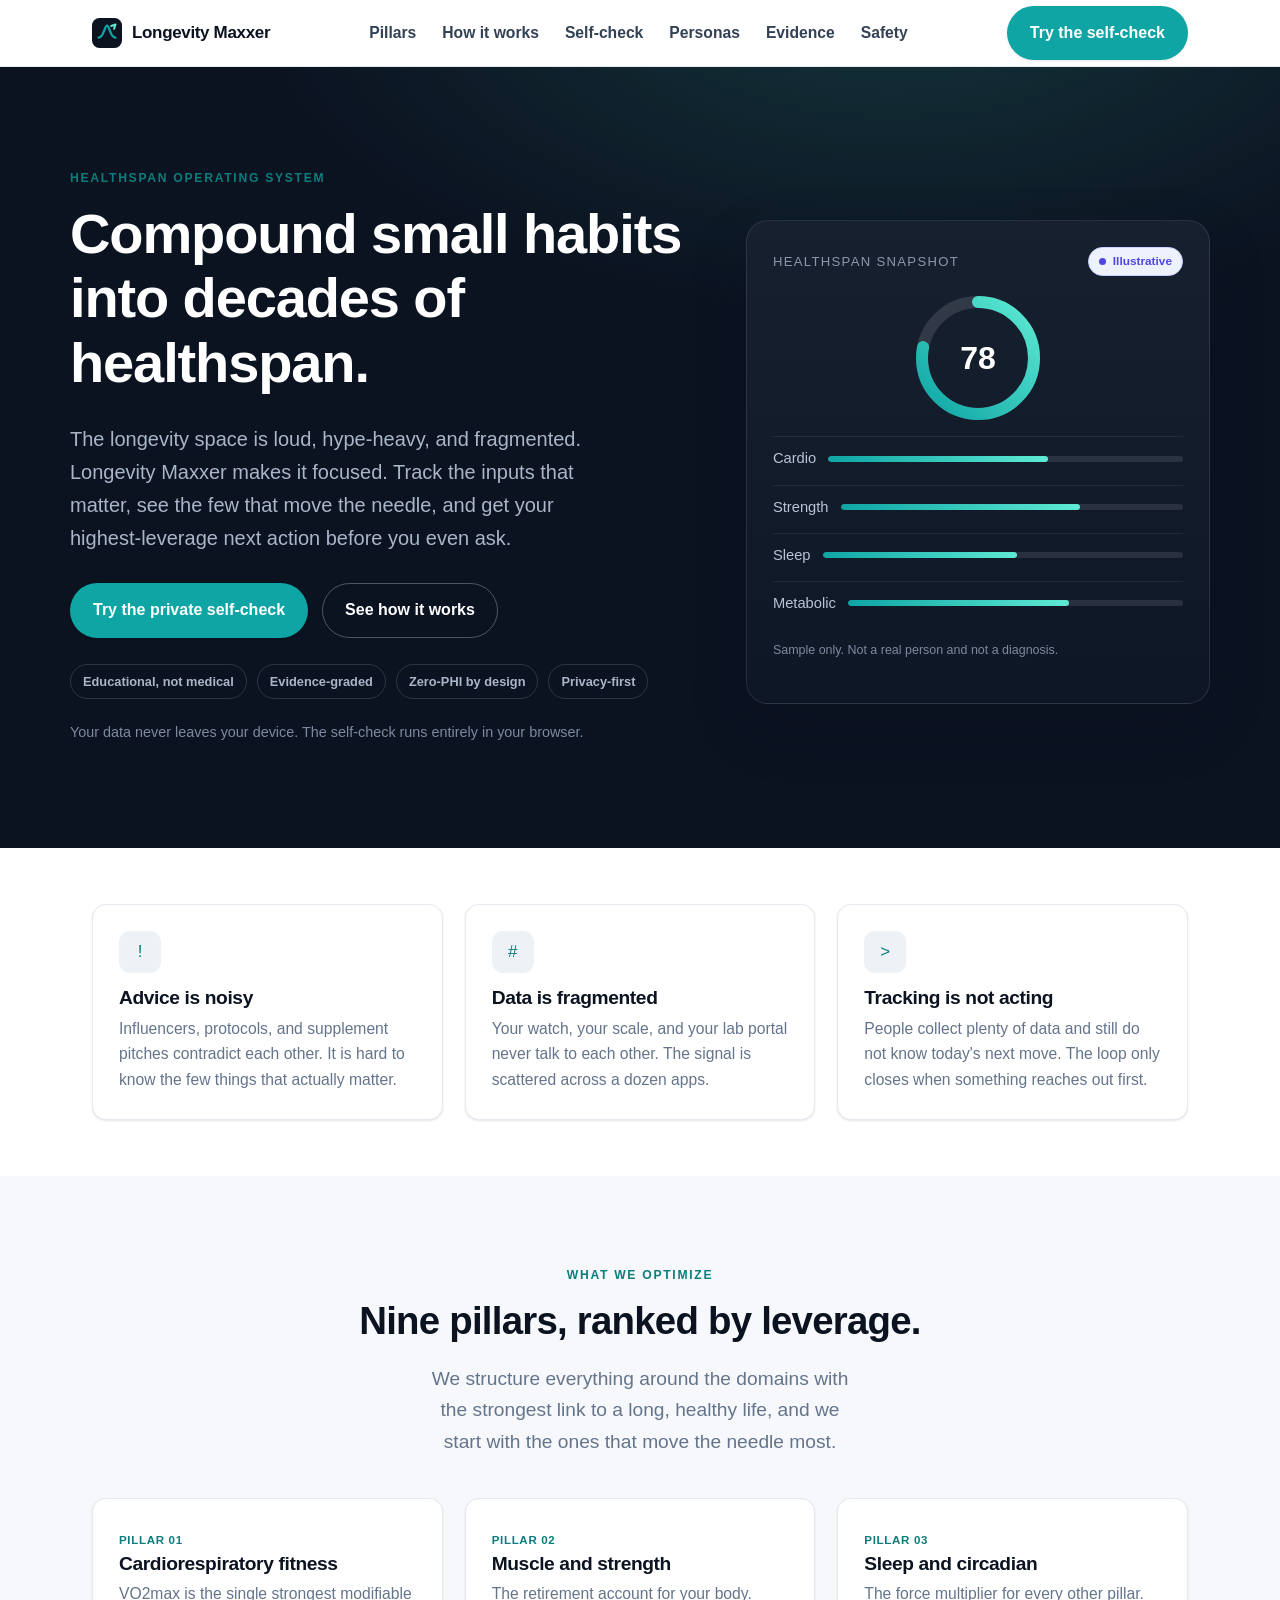
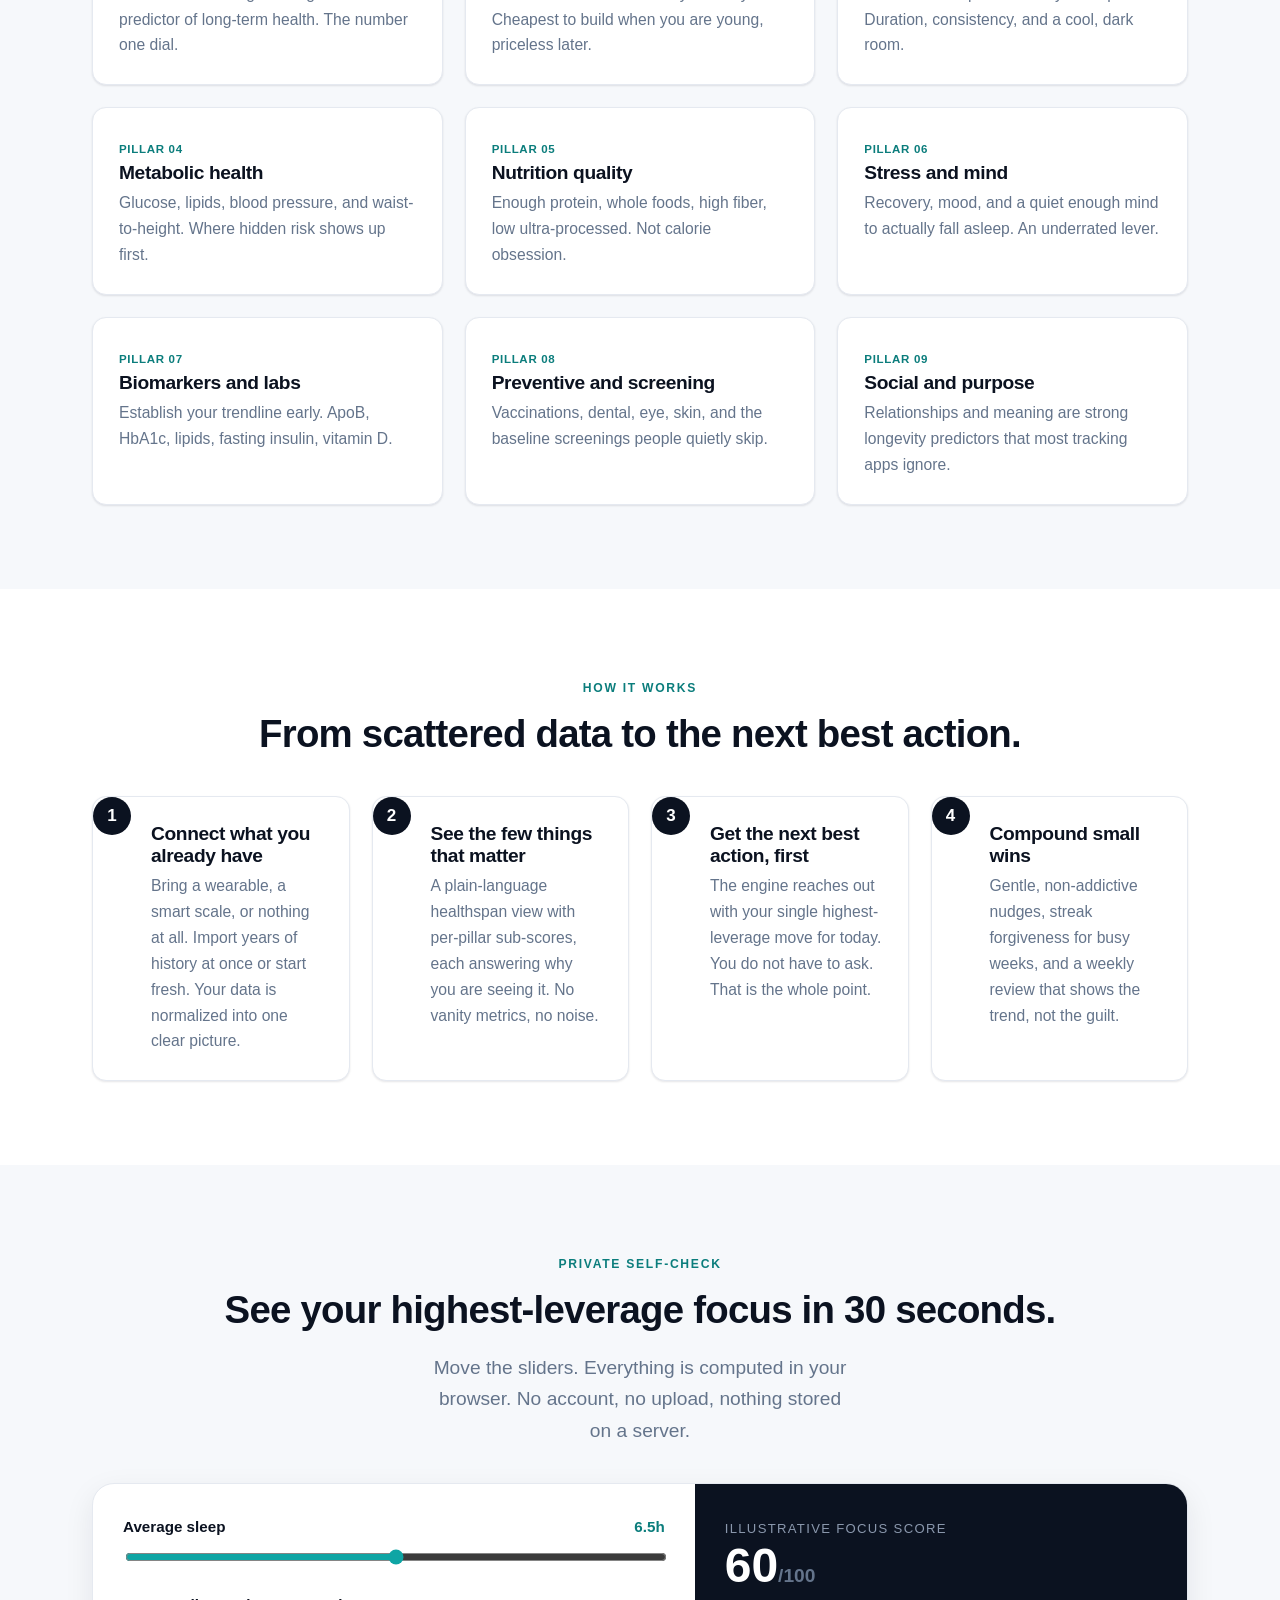
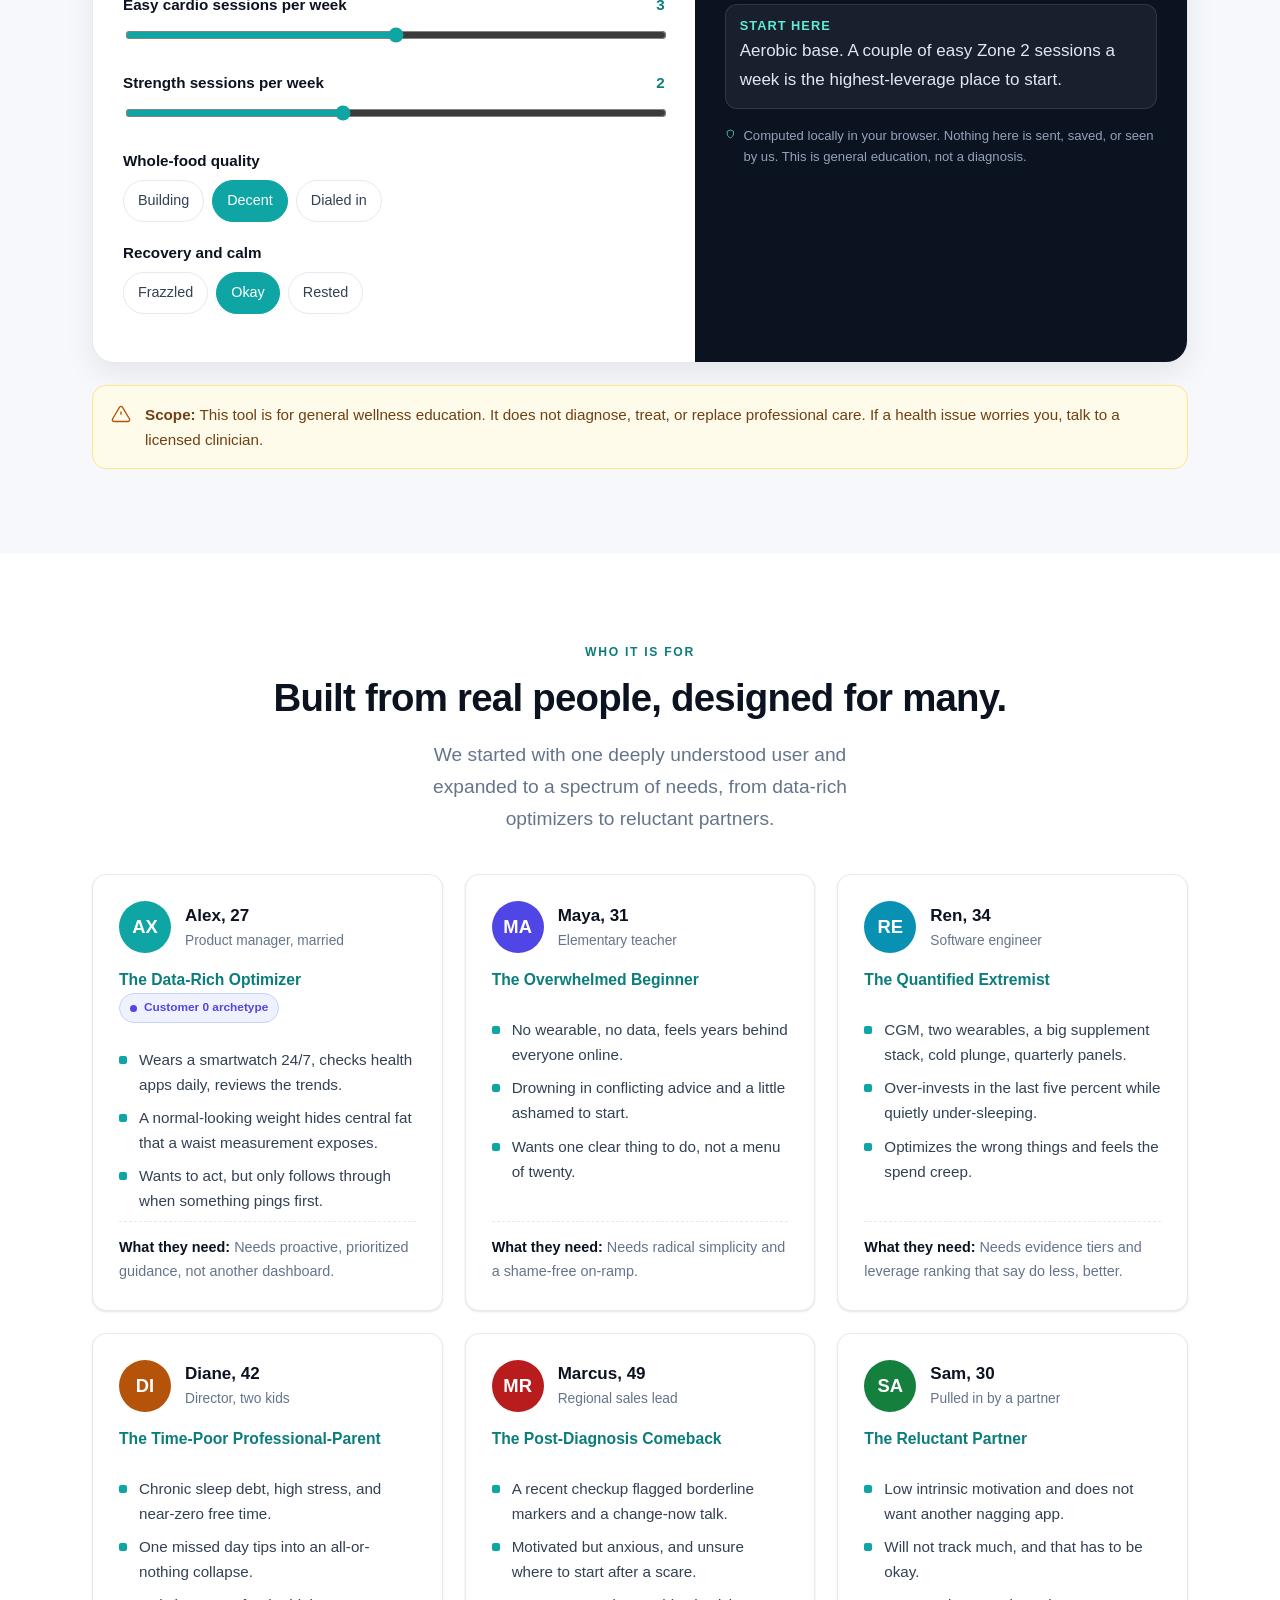
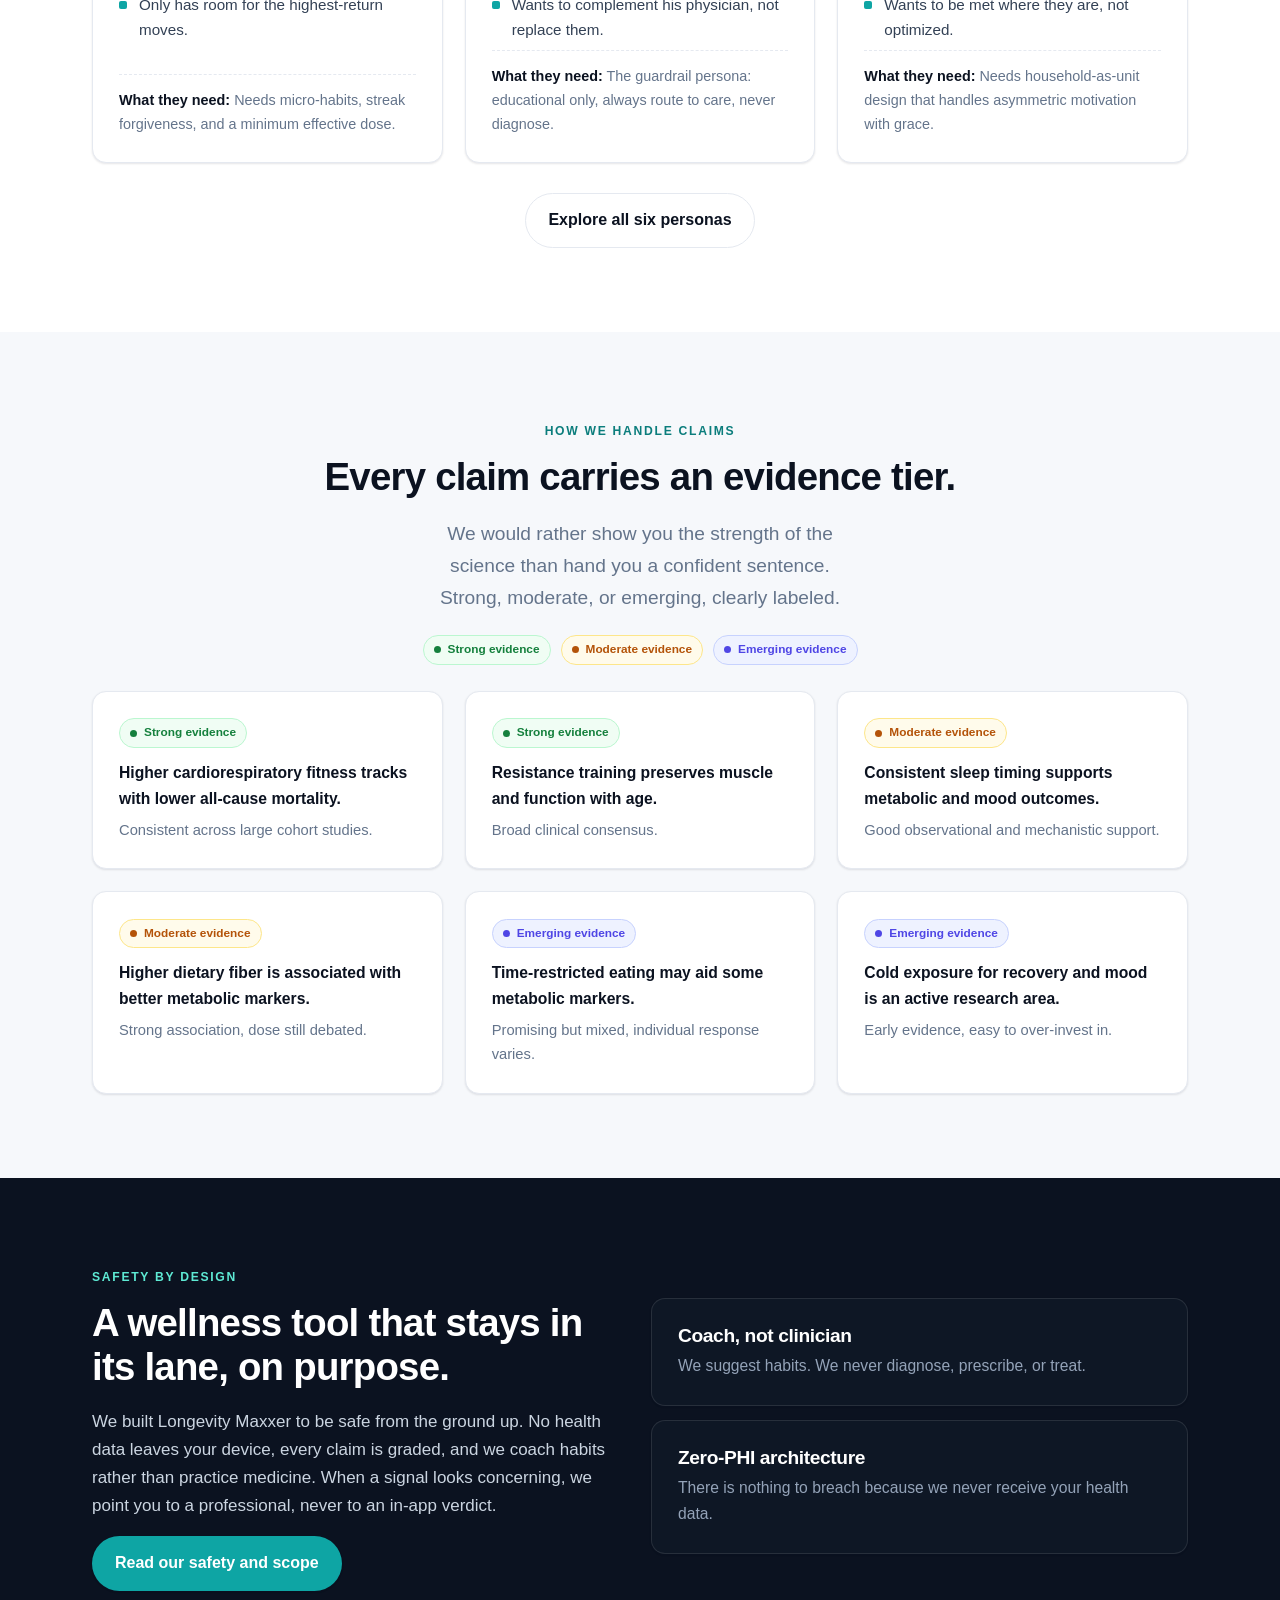
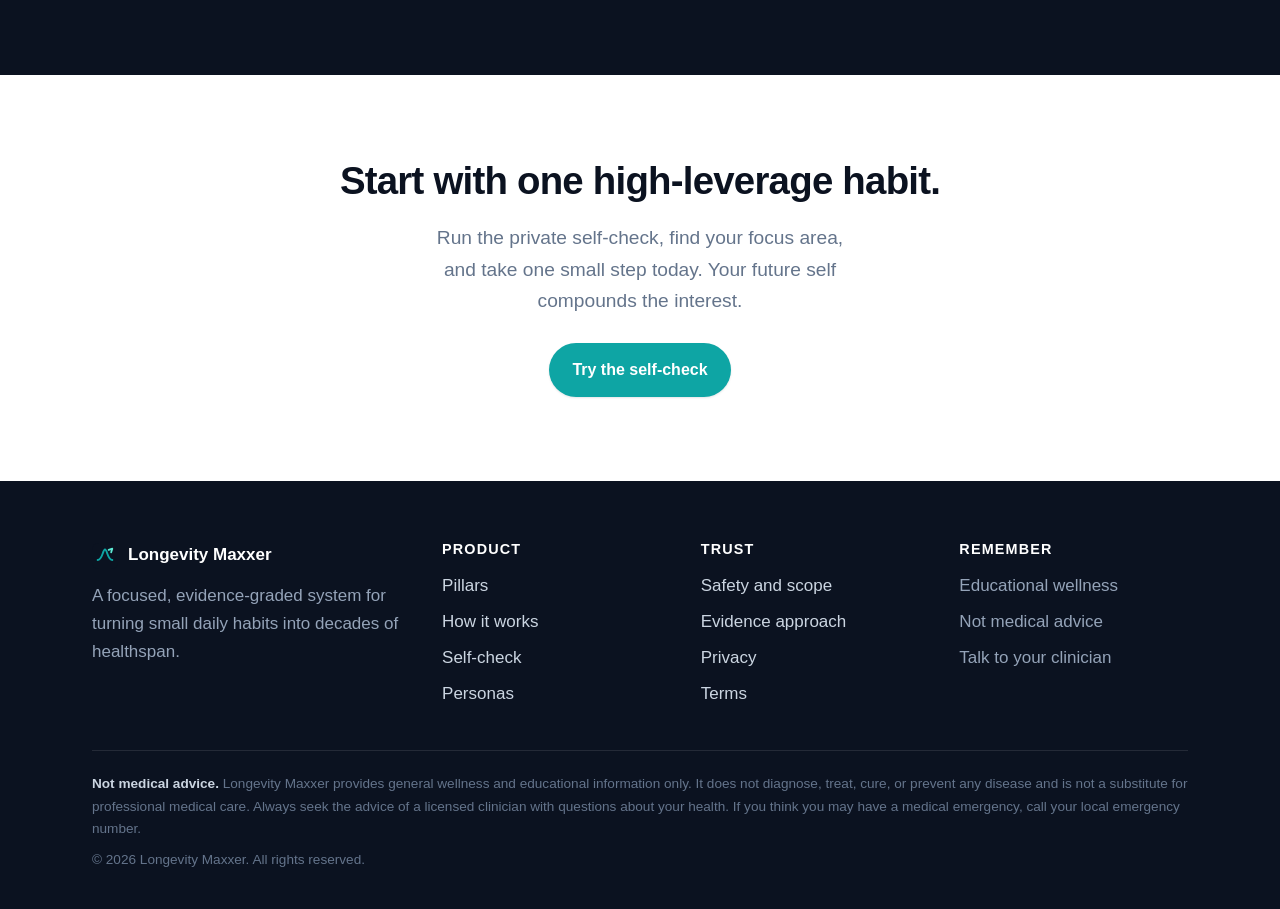
==== index.html @ 6a2118d9 "Longevity Maxxer marketing and education site Static, dependency-free site (HTML/CSS/vanilla JS) wit" ====
<!DOCTYPE html>
<html lang="en">
<head>
  <meta charset="UTF-8" />
  <meta name="viewport" content="width=device-width, initial-scale=1.0" />
  <title>Longevity Maxxer | Your healthspan operating system</title>
  <meta name="description" content="Longevity Maxxer turns the noisy longevity space into a focused, evidence-graded system. Track what matters, get the highest-leverage next action, and compound small habits into decades of healthspan. Educational wellness, not medical advice." />
  <meta name="color-scheme" content="light" />
  <link rel="icon" href="/assets/favicon.svg" type="image/svg+xml" />
  <link rel="canonical" href="/" />
  <meta property="og:title" content="Longevity Maxxer | Your healthspan operating system" />
  <meta property="og:description" content="A focused, evidence-graded system for healthspan. Educational wellness, not medical advice." />
  <meta property="og:type" content="website" />
  <link rel="stylesheet" href="/css/styles.css" />
</head>
<body>
  <header class="nav">
    <div class="wrap nav__inner">
      <a class="brand" href="/">
        <img class="brand__mark" src="/assets/favicon.svg" alt="" width="30" height="30" />
        Longevity Maxxer
      </a>
      <nav class="nav__links" aria-label="Primary">
        <a href="/#pillars">Pillars</a>
        <a href="/#how">How it works</a>
        <a href="/#selfcheck">Self-check</a>
        <a href="/personas.html">Personas</a>
        <a href="/#evidence">Evidence</a>
        <a href="/safety.html">Safety</a>
      </nav>
      <a class="btn btn--primary nav__cta" href="/#selfcheck">Try the self-check</a>
      <button class="nav__toggle" aria-label="Toggle menu" aria-expanded="false"><span></span><span></span><span></span></button>
    </div>
  </header>

  <main>
    <!-- Hero -->
    <section class="hero">
      <div class="wrap hero__inner">
        <div>
          <span class="eyebrow">Healthspan operating system</span>
          <h1>Compound small habits into decades of healthspan.</h1>
          <p class="hero__lead">The longevity space is loud, hype-heavy, and fragmented. Longevity Maxxer makes it focused. Track the inputs that matter, see the few that move the needle, and get your highest-leverage next action before you even ask.</p>
          <div class="hero__cta">
            <a class="btn btn--primary" href="/#selfcheck">Try the private self-check</a>
            <a class="btn btn--ghost" href="/#how">See how it works</a>
          </div>
          <div class="hero__badges">
            <span class="hero__badge">Educational, not medical</span>
            <span class="hero__badge">Evidence-graded</span>
            <span class="hero__badge">Zero-PHI by design</span>
            <span class="hero__badge">Privacy-first</span>
          </div>
          <p class="hero__note">Your data never leaves your device. The self-check runs entirely in your browser.</p>
        </div>
        <aside class="scorecard" aria-label="Illustrative healthspan snapshot">
          <div class="scorecard__top">
            <span class="scorecard__label">Healthspan snapshot</span>
            <span class="tier tier--emerging">Illustrative</span>
          </div>
          <div class="ring" data-val="78"></div>
          <ul class="scorecard__pillars">
            <li>Cardio <span class="bar"><span style="width:62%"></span></span></li>
            <li>Strength <span class="bar"><span style="width:70%"></span></span></li>
            <li>Sleep <span class="bar"><span style="width:54%"></span></span></li>
            <li>Metabolic <span class="bar"><span style="width:66%"></span></span></li>
          </ul>
          <p class="scorecard__foot">Sample only. Not a real person and not a diagnosis.</p>
        </aside>
      </div>
    </section>

    <!-- Problem -->
    <section class="section section--tight">
      <div class="wrap">
        <div class="grid grid--3">
          <article class="card">
            <div class="card__icon" aria-hidden="true">!</div>
            <h3>Advice is noisy</h3>
            <p>Influencers, protocols, and supplement pitches contradict each other. It is hard to know the few things that actually matter.</p>
          </article>
          <article class="card">
            <div class="card__icon" aria-hidden="true">#</div>
            <h3>Data is fragmented</h3>
            <p>Your watch, your scale, and your lab portal never talk to each other. The signal is scattered across a dozen apps.</p>
          </article>
          <article class="card">
            <div class="card__icon" aria-hidden="true">&gt;</div>
            <h3>Tracking is not acting</h3>
            <p>People collect plenty of data and still do not know today's next move. The loop only closes when something reaches out first.</p>
          </article>
        </div>
      </div>
    </section>

    <!-- Pillars -->
    <section class="section section--surface" id="pillars">
      <div class="wrap">
        <div class="center">
          <span class="eyebrow">What we optimize</span>
          <h2>Nine pillars, ranked by leverage.</h2>
          <p class="lead">We structure everything around the domains with the strongest link to a long, healthy life, and we start with the ones that move the needle most.</p>
        </div>
        <div class="grid grid--3" id="pillars-grid" style="margin-top:40px"></div>
      </div>
    </section>

    <!-- How it works -->
    <section class="section" id="how">
      <div class="wrap">
        <div class="center">
          <span class="eyebrow">How it works</span>
          <h2>From scattered data to the next best action.</h2>
        </div>
        <div class="grid grid--4 steps" id="how-grid" style="margin-top:40px"></div>
      </div>
    </section>

    <!-- Self-check tool -->
    <section class="section section--surface" id="selfcheck">
      <div class="wrap">
        <div class="center">
          <span class="eyebrow">Private self-check</span>
          <h2>See your highest-leverage focus in 30 seconds.</h2>
          <p class="lead">Move the sliders. Everything is computed in your browser. No account, no upload, nothing stored on a server.</p>
        </div>

        <div class="tool" style="margin-top:36px">
          <div class="tool__grid">
            <form class="tool__form" id="selfcheckForm">
              <div class="field">
                <label for="sc-sleep">Average sleep <output for="sc-sleep">6.5h</output></label>
                <input type="range" id="sc-sleep" min="4" max="9" step="0.5" value="6.5" data-key="sleep" data-suffix="h" />
              </div>
              <div class="field">
                <label for="sc-cardio">Easy cardio sessions per week <output for="sc-cardio">3</output></label>
                <input type="range" id="sc-cardio" min="0" max="6" step="1" value="3" data-key="cardio" />
              </div>
              <div class="field">
                <label for="sc-strength">Strength sessions per week <output for="sc-strength">2</output></label>
                <input type="range" id="sc-strength" min="0" max="5" step="1" value="2" data-key="strength" />
              </div>
              <div class="field">
                <label>Whole-food quality</label>
                <div class="seg" data-key="nutrition" role="group" aria-label="Whole-food quality">
                  <button type="button" data-val="0">Building</button>
                  <button type="button" data-val="1" aria-pressed="true">Decent</button>
                  <button type="button" data-val="2">Dialed in</button>
                </div>
              </div>
              <div class="field">
                <label>Recovery and calm</label>
                <div class="seg" data-key="stress" role="group" aria-label="Recovery and calm">
                  <button type="button" data-val="0">Frazzled</button>
                  <button type="button" data-val="1" aria-pressed="true">Okay</button>
                  <button type="button" data-val="2">Rested</button>
                </div>
              </div>
            </form>
            <div class="tool__side">
              <span class="scorecard__label">Illustrative focus score</span>
              <div class="tool__result-num"><span id="checkScore">0</span><span style="font-size:1.2rem;color:#64748b">/100</span></div>
              <div class="tool__focus">
                <h4>Start here</h4>
                <p id="checkFocus"></p>
              </div>
              <p class="tool__privacy">
                <svg width="18" height="18" viewBox="0 0 24 24" fill="none" aria-hidden="true"><path d="M12 3l7 3v6c0 4-3 6.5-7 9-4-2.5-7-5-7-9V6l7-3z" stroke="#5eead4" stroke-width="1.6" stroke-linejoin="round"/></svg>
                Computed locally in your browser. Nothing here is sent, saved, or seen by us. This is general education, not a diagnosis.
              </p>
            </div>
          </div>
        </div>

        <div class="scope" style="margin-top:22px">
          <svg width="20" height="20" viewBox="0 0 24 24" fill="none" aria-hidden="true"><path d="M12 9v4m0 4h.01M10.3 3.86 1.82 18a2 2 0 0 0 1.71 3h16.94a2 2 0 0 0 1.71-3L13.7 3.86a2 2 0 0 0-3.4 0z" stroke="#b45309" stroke-width="1.6" stroke-linejoin="round"/></svg>
          <span><strong>Scope:</strong> This tool is for general wellness education. It does not diagnose, treat, or replace professional care. If a health issue worries you, talk to a licensed clinician.</span>
        </div>
      </div>
    </section>

    <!-- Personas preview -->
    <section class="section" id="personas-preview">
      <div class="wrap">
        <div class="center">
          <span class="eyebrow">Who it is for</span>
          <h2>Built from real people, designed for many.</h2>
          <p class="lead">We started with one deeply understood user and expanded to a spectrum of needs, from data-rich optimizers to reluctant partners.</p>
        </div>
        <div class="grid grid--3" id="personas-grid" style="margin-top:40px"></div>
        <div class="center" style="margin-top:30px">
          <a class="btn btn--light" href="/personas.html">Explore all six personas</a>
        </div>
      </div>
    </section>

    <!-- Evidence -->
    <section class="section section--surface" id="evidence">
      <div class="wrap">
        <div class="center">
          <span class="eyebrow">How we handle claims</span>
          <h2>Every claim carries an evidence tier.</h2>
          <p class="lead">We would rather show you the strength of the science than hand you a confident sentence. Strong, moderate, or emerging, clearly labeled.</p>
        </div>
        <div class="pill-row center" style="justify-content:center;margin:22px 0 10px">
          <span class="tier tier--strong">Strong evidence</span>
          <span class="tier tier--moderate">Moderate evidence</span>
          <span class="tier tier--emerging">Emerging evidence</span>
        </div>
        <div class="grid grid--3" id="evidence-grid" style="margin-top:26px"></div>
      </div>
    </section>

    <!-- Safety teaser -->
    <section class="section section--ink" id="safety-teaser">
      <div class="wrap">
        <div class="grid grid--2" style="align-items:center">
          <div>
            <span class="eyebrow">Safety by design</span>
            <h2>A wellness tool that stays in its lane, on purpose.</h2>
            <p>We built Longevity Maxxer to be safe from the ground up. No health data leaves your device, every claim is graded, and we coach habits rather than practice medicine. When a signal looks concerning, we point you to a professional, never to an in-app verdict.</p>
            <a class="btn btn--primary" href="/safety.html">Read our safety and scope</a>
          </div>
          <div class="stack">
            <div class="card" style="background:#0e1725;border-color:rgba(255,255,255,0.1)">
              <h3 style="color:#fff">Coach, not clinician</h3>
              <p style="color:#94a3b8;margin:0">We suggest habits. We never diagnose, prescribe, or treat.</p>
            </div>
            <div class="card" style="background:#0e1725;border-color:rgba(255,255,255,0.1)">
              <h3 style="color:#fff">Zero-PHI architecture</h3>
              <p style="color:#94a3b8;margin:0">There is nothing to breach because we never receive your health data.</p>
            </div>
          </div>
        </div>
      </div>
    </section>

    <!-- CTA -->
    <section class="section center">
      <div class="wrap">
        <h2>Start with one high-leverage habit.</h2>
        <p class="lead" style="margin-bottom:26px">Run the private self-check, find your focus area, and take one small step today. Your future self compounds the interest.</p>
        <a class="btn btn--primary" href="/#selfcheck">Try the self-check</a>
      </div>
    </section>
  </main>

  <footer class="footer">
    <div class="wrap">
      <div class="footer__grid">
        <div>
          <div class="footer__brand">
            <img src="/assets/favicon.svg" alt="" width="26" height="26" /> Longevity Maxxer
          </div>
          <p style="max-width:34ch">A focused, evidence-graded system for turning small daily habits into decades of healthspan.</p>
        </div>
        <div>
          <h4>Product</h4>
          <ul>
            <li><a href="/#pillars">Pillars</a></li>
            <li><a href="/#how">How it works</a></li>
            <li><a href="/#selfcheck">Self-check</a></li>
            <li><a href="/personas.html">Personas</a></li>
          </ul>
        </div>
        <div>
          <h4>Trust</h4>
          <ul>
            <li><a href="/safety.html">Safety and scope</a></li>
            <li><a href="/#evidence">Evidence approach</a></li>
            <li><a href="/privacy.html">Privacy</a></li>
            <li><a href="/terms.html">Terms</a></li>
          </ul>
        </div>
        <div>
          <h4>Remember</h4>
          <ul>
            <li>Educational wellness</li>
            <li>Not medical advice</li>
            <li>Talk to your clinician</li>
          </ul>
        </div>
      </div>
      <div class="footer__legal">
        <p><strong style="color:#cbd5e1">Not medical advice.</strong> Longevity Maxxer provides general wellness and educational information only. It does not diagnose, treat, cure, or prevent any disease and is not a substitute for professional medical care. Always seek the advice of a licensed clinician with questions about your health. If you think you may have a medical emergency, call your local emergency number.</p>
        <p>&copy; <span id="year">2026</span> Longevity Maxxer. All rights reserved.</p>
      </div>
    </div>
  </footer>

  <script src="/js/main.js"></script>
</body>
</html>
---- css/styles.css ----
/* Longevity Maxxer - design system
   Dependency-free. No build step. Iterated via GitHub commits. */

:root {
  --ink: #0b1220;
  --ink-2: #111a2b;
  --slate: #334155;
  --muted: #64748b;
  --line: #e5e9f0;
  --bg: #ffffff;
  --surface: #f6f8fb;
  --surface-2: #eef2f7;
  --accent: #0ea5a4;
  --accent-deep: #0b7d7c;
  --accent-ink: #063e3d;
  --indigo: #4f46e5;
  --amber: #b45309;
  --green: #15803d;
  --red: #b91c1c;
  --radius: 14px;
  --radius-lg: 22px;
  --shadow-sm: 0 1px 2px rgba(11, 18, 32, 0.06), 0 1px 3px rgba(11, 18, 32, 0.05);
  --shadow: 0 10px 30px rgba(11, 18, 32, 0.08);
  --shadow-lg: 0 24px 60px rgba(11, 18, 32, 0.16);
  --maxw: 1140px;
  --font: -apple-system, BlinkMacSystemFont, "Segoe UI", Roboto, Helvetica, Arial,
    "Apple Color Emoji", "Segoe UI Emoji", sans-serif;
}

* { box-sizing: border-box; }
html { scroll-behavior: smooth; -webkit-text-size-adjust: 100%; }
body {
  margin: 0;
  font-family: var(--font);
  color: var(--slate);
  background: var(--bg);
  line-height: 1.65;
  font-size: 17px;
}
h1, h2, h3, h4 { color: var(--ink); line-height: 1.15; margin: 0 0 0.5em; font-weight: 750; letter-spacing: -0.02em; }
h1 { font-size: clamp(2.2rem, 5vw, 3.5rem); }
h2 { font-size: clamp(1.7rem, 3.4vw, 2.4rem); }
h3 { font-size: 1.2rem; }
p { margin: 0 0 1rem; }
a { color: var(--accent-deep); text-decoration: none; }
a:hover { text-decoration: underline; }
img { max-width: 100%; display: block; }
ul { margin: 0 0 1rem; padding-left: 1.15rem; }
li { margin: 0.3rem 0; }

.wrap { width: 100%; max-width: var(--maxw); margin: 0 auto; padding: 0 22px; }
.section { padding: 84px 0; }
.section--tight { padding: 56px 0; }
.section--surface { background: var(--surface); }
.section--ink { background: var(--ink); color: #cbd5e1; }
.section--ink h2, .section--ink h3 { color: #fff; }
.center { text-align: center; }
.lead { font-size: 1.2rem; color: var(--muted); max-width: 40ch; }
.center .lead { margin-left: auto; margin-right: auto; }
.eyebrow {
  display: inline-block; text-transform: uppercase; letter-spacing: 0.14em;
  font-size: 0.76rem; font-weight: 700; color: var(--accent-deep);
  margin-bottom: 14px;
}
.section--ink .eyebrow { color: #5eead4; }

/* Buttons */
.btn {
  display: inline-flex; align-items: center; gap: 8px; cursor: pointer;
  font: inherit; font-weight: 650; font-size: 1rem;
  padding: 13px 22px; border-radius: 999px; border: 1px solid transparent;
  transition: transform 0.12s ease, box-shadow 0.12s ease, background 0.12s ease;
  text-decoration: none;
}
.btn:hover { text-decoration: none; transform: translateY(-1px); }
.btn--primary { background: var(--accent); color: #fff; box-shadow: var(--shadow-sm); }
.btn--primary:hover { background: var(--accent-deep); color: #fff; }
.btn--ghost { background: transparent; color: #fff; border-color: rgba(255,255,255,0.28); }
.btn--ghost:hover { background: rgba(255,255,255,0.08); color: #fff; }
.btn--light { background: #fff; color: var(--ink); border-color: var(--line); }
.btn--light:hover { background: var(--surface); color: var(--ink); }

/* Nav */
.nav {
  position: sticky; top: 0; z-index: 50;
  background: rgba(255,255,255,0.82); backdrop-filter: saturate(160%) blur(12px);
  border-bottom: 1px solid var(--line);
}
.nav__inner { display: flex; align-items: center; justify-content: space-between; height: 66px; }
.brand { display: flex; align-items: center; gap: 10px; font-weight: 800; color: var(--ink); letter-spacing: -0.02em; }
.brand:hover { text-decoration: none; }
.brand__mark { width: 30px; height: 30px; }
.nav__links { display: flex; align-items: center; gap: 26px; }
.nav__links a { color: var(--slate); font-weight: 550; font-size: 0.98rem; }
.nav__links a:hover { color: var(--ink); text-decoration: none; }
.nav__cta { display: inline-flex; }
.nav__toggle { display: none; background: none; border: 0; cursor: pointer; padding: 8px; }
.nav__toggle span { display: block; width: 22px; height: 2px; background: var(--ink); margin: 4px 0; border-radius: 2px; }

/* Hero */
.hero { position: relative; overflow: hidden; background: radial-gradient(1200px 600px at 70% -10%, #14343a 0%, var(--ink) 55%); color: #cbd5e1; }
.hero__inner { padding: 96px 0 88px; display: grid; grid-template-columns: 1.15fr 0.85fr; gap: 48px; align-items: center; }
.hero h1 { color: #fff; }
.hero__lead { font-size: 1.25rem; color: #a9b6c8; max-width: 46ch; margin-bottom: 28px; }
.hero__cta { display: flex; gap: 14px; flex-wrap: wrap; }
.hero__note { margin-top: 22px; font-size: 0.9rem; color: #7c8aa0; }
.hero__badges { display: flex; flex-wrap: wrap; gap: 10px; margin-top: 26px; }
.hero__badge { font-size: 0.8rem; font-weight: 600; color: #a9b6c8; border: 1px solid rgba(255,255,255,0.14); padding: 6px 12px; border-radius: 999px; }

/* Score card in hero */
.scorecard {
  background: linear-gradient(180deg, #16202f, #0e1725);
  border: 1px solid rgba(255,255,255,0.10); border-radius: var(--radius-lg);
  padding: 26px; box-shadow: var(--shadow-lg);
}
.scorecard__top { display: flex; align-items: center; justify-content: space-between; margin-bottom: 18px; }
.scorecard__label { font-size: 0.82rem; color: #8b98ad; text-transform: uppercase; letter-spacing: 0.1em; }
.ring { --val: 78; position: relative; width: 128px; height: 128px; margin: 4px auto 8px; }
.ring svg { transform: rotate(-90deg); }
.ring__num { position: absolute; inset: 0; display: grid; place-items: center; font-size: 2rem; font-weight: 800; color: #fff; }
.scorecard__pillars { list-style: none; padding: 0; margin: 14px 0 0; }
.scorecard__pillars li { display: flex; align-items: center; justify-content: space-between; gap: 12px; padding: 9px 0; border-top: 1px solid rgba(255,255,255,0.07); font-size: 0.92rem; color: #b8c4d6; }
.bar { flex: 1; height: 6px; background: rgba(255,255,255,0.1); border-radius: 999px; overflow: hidden; }
.bar > span { display: block; height: 100%; background: linear-gradient(90deg, var(--accent), #5eead4); border-radius: 999px; }
.scorecard__foot { margin-top: 16px; font-size: 0.78rem; color: #7c8aa0; }

/* Generic grid + cards */
.grid { display: grid; gap: 22px; }
.grid--2 { grid-template-columns: repeat(2, 1fr); }
.grid--3 { grid-template-columns: repeat(3, 1fr); }
.grid--4 { grid-template-columns: repeat(4, 1fr); }
.card {
  background: var(--bg); border: 1px solid var(--line); border-radius: var(--radius);
  padding: 26px; box-shadow: var(--shadow-sm); transition: transform 0.12s ease, box-shadow 0.12s ease;
}
.card--hover:hover { transform: translateY(-3px); box-shadow: var(--shadow); }
.card__icon { width: 42px; height: 42px; border-radius: 11px; display: grid; place-items: center; background: var(--surface-2); color: var(--accent-deep); margin-bottom: 14px; }
.card h3 { margin-bottom: 6px; }
.card p { font-size: 0.98rem; color: var(--muted); margin: 0; }

/* Pillars */
.pillar__tag { font-size: 0.72rem; font-weight: 700; letter-spacing: 0.06em; text-transform: uppercase; color: var(--accent-deep); }

/* Steps */
.steps { counter-reset: step; }
.step { position: relative; padding-left: 58px; }
.step::before {
  counter-increment: step; content: counter(step);
  position: absolute; left: 0; top: 0; width: 38px; height: 38px; border-radius: 50%;
  background: var(--ink); color: #fff; font-weight: 750; display: grid; place-items: center;
}

/* Evidence tiers */
.tier { display: inline-flex; align-items: center; gap: 7px; font-size: 0.74rem; font-weight: 700; padding: 4px 10px; border-radius: 999px; border: 1px solid; }
.tier::before { content: ""; width: 7px; height: 7px; border-radius: 50%; background: currentColor; }
.tier--strong { color: var(--green); border-color: #bbf7d0; background: #f0fdf4; }
.tier--moderate { color: var(--amber); border-color: #fde68a; background: #fffbeb; }
.tier--emerging { color: var(--indigo); border-color: #c7d2fe; background: #eef2ff; }

/* Personas */
.persona { display: flex; flex-direction: column; height: 100%; }
.persona__head { display: flex; align-items: center; gap: 14px; margin-bottom: 14px; }
.persona__avatar { width: 52px; height: 52px; border-radius: 50%; display: grid; place-items: center; font-weight: 800; color: #fff; font-size: 1.15rem; flex: none; }
.persona__role { font-size: 0.86rem; color: var(--muted); }
.persona__name { font-weight: 750; color: var(--ink); }
.persona__type { font-size: 0.98rem; font-weight: 700; color: var(--accent-deep); margin-bottom: 8px; }
.persona__list { list-style: none; padding: 0; margin: 8px 0 0; }
.persona__list li { position: relative; padding-left: 20px; font-size: 0.95rem; margin: 8px 0; color: var(--slate); }
.persona__list li::before { content: ""; position: absolute; left: 0; top: 9px; width: 8px; height: 8px; border-radius: 2px; background: var(--accent); }
.persona__signal { margin-top: auto; padding-top: 14px; border-top: 1px dashed var(--line); font-size: 0.9rem; color: var(--muted); }
.persona__signal strong { color: var(--ink); }

/* Self-check tool */
.tool { background: var(--bg); border: 1px solid var(--line); border-radius: var(--radius-lg); box-shadow: var(--shadow); overflow: hidden; }
.tool__grid { display: grid; grid-template-columns: 1.1fr 0.9fr; }
.tool__form { padding: 30px; }
.tool__side { padding: 30px; background: var(--ink); color: #cbd5e1; }
.field { margin-bottom: 18px; }
.field label { display: flex; justify-content: space-between; font-weight: 600; color: var(--ink); font-size: 0.95rem; margin-bottom: 7px; }
.field output { color: var(--accent-deep); font-variant-numeric: tabular-nums; }
input[type="range"] { width: 100%; accent-color: var(--accent); }
.seg { display: flex; gap: 8px; flex-wrap: wrap; }
.seg button { font: inherit; font-size: 0.9rem; padding: 8px 14px; border-radius: 999px; border: 1px solid var(--line); background: #fff; cursor: pointer; color: var(--slate); }
.seg button[aria-pressed="true"] { background: var(--accent); color: #fff; border-color: var(--accent); }
.tool__result-num { font-size: 3rem; font-weight: 800; color: #fff; line-height: 1; }
.tool__focus { margin-top: 14px; padding: 14px; border-radius: 12px; background: rgba(255,255,255,0.06); border: 1px solid rgba(255,255,255,0.1); }
.tool__focus h4 { color: #5eead4; margin: 0 0 4px; font-size: 0.8rem; text-transform: uppercase; letter-spacing: 0.08em; }
.tool__focus p { margin: 0; color: #e2e8f0; }
.tool__privacy { margin-top: 16px; font-size: 0.82rem; color: #94a3b8; display: flex; gap: 8px; align-items: flex-start; }

/* Callout / disclaimer primitives */
.scope {
  display: flex; gap: 14px; align-items: flex-start;
  background: #fffbeb; border: 1px solid #fde68a; color: #713f12;
  border-radius: var(--radius); padding: 16px 18px; font-size: 0.95rem;
}
.scope svg { flex: none; margin-top: 2px; }
.scope strong { color: #713f12; }
.callout { border-left: 4px solid var(--accent); background: var(--surface); padding: 16px 20px; border-radius: 0 var(--radius) var(--radius) 0; }

/* Safety solution cards */
.solution { display: flex; gap: 16px; align-items: flex-start; }
.solution__num { flex: none; width: 34px; height: 34px; border-radius: 9px; background: var(--accent-ink); color: #5eead4; display: grid; place-items: center; font-weight: 750; }

/* FAQ / details */
.qa { border: 1px solid var(--line); border-radius: var(--radius); background: #fff; margin-bottom: 12px; }
.qa summary { cursor: pointer; padding: 18px 20px; font-weight: 650; color: var(--ink); list-style: none; display: flex; justify-content: space-between; align-items: center; }
.qa summary::-webkit-details-marker { display: none; }
.qa summary::after { content: "+"; font-size: 1.4rem; color: var(--accent-deep); }
.qa[open] summary::after { content: "\2212"; }
.qa__body { padding: 0 20px 18px; color: var(--muted); }

/* Legal pages */
.doc { max-width: 760px; }
.doc h2 { margin-top: 2em; }
.doc h3 { margin-top: 1.6em; }
.doc p, .doc li { color: var(--slate); }
.doc__meta { color: var(--muted); font-size: 0.9rem; }

/* Footer */
.footer { background: var(--ink); color: #94a3b8; padding: 60px 0 30px; }
.footer a { color: #cbd5e1; }
.footer__grid { display: grid; grid-template-columns: 1.4fr 1fr 1fr 1fr; gap: 30px; }
.footer h4 { color: #fff; font-size: 0.9rem; text-transform: uppercase; letter-spacing: 0.08em; margin-bottom: 14px; }
.footer ul { list-style: none; padding: 0; margin: 0; }
.footer li { margin: 8px 0; }
.footer__brand { display: flex; align-items: center; gap: 10px; color: #fff; font-weight: 800; margin-bottom: 12px; }
.footer__legal { margin-top: 34px; padding-top: 22px; border-top: 1px solid rgba(255,255,255,0.1); font-size: 0.85rem; color: #64748b; }
.footer__legal p { margin: 0 0 8px; }

/* Utility */
.mt-0 { margin-top: 0; }
.mb-0 { margin-bottom: 0; }
.stack > * + * { margin-top: 14px; }
.pill-row { display: flex; flex-wrap: wrap; gap: 10px; }
.hide { display: none !important; }

/* Responsive */
@media (max-width: 900px) {
  .hero__inner { grid-template-columns: 1fr; }
  .grid--3, .grid--4 { grid-template-columns: repeat(2, 1fr); }
  .tool__grid { grid-template-columns: 1fr; }
  .footer__grid { grid-template-columns: 1fr 1fr; }
  .nav__links { position: absolute; top: 66px; left: 0; right: 0; flex-direction: column; align-items: flex-start; gap: 0; background: #fff; border-bottom: 1px solid var(--line); padding: 8px 22px 18px; box-shadow: var(--shadow); }
  .nav__links a { padding: 12px 0; width: 100%; border-top: 1px solid var(--line); }
  .nav__links.hide { display: none; }
  .nav__toggle { display: block; }
  .nav__cta { display: none; }
}
@media (max-width: 560px) {
  .grid--2, .grid--3, .grid--4 { grid-template-columns: 1fr; }
  .footer__grid { grid-template-columns: 1fr; }
  .section { padding: 60px 0; }
}
@media (prefers-reduced-motion: reduce) {
  * { scroll-behavior: auto !important; transition: none !important; }
}
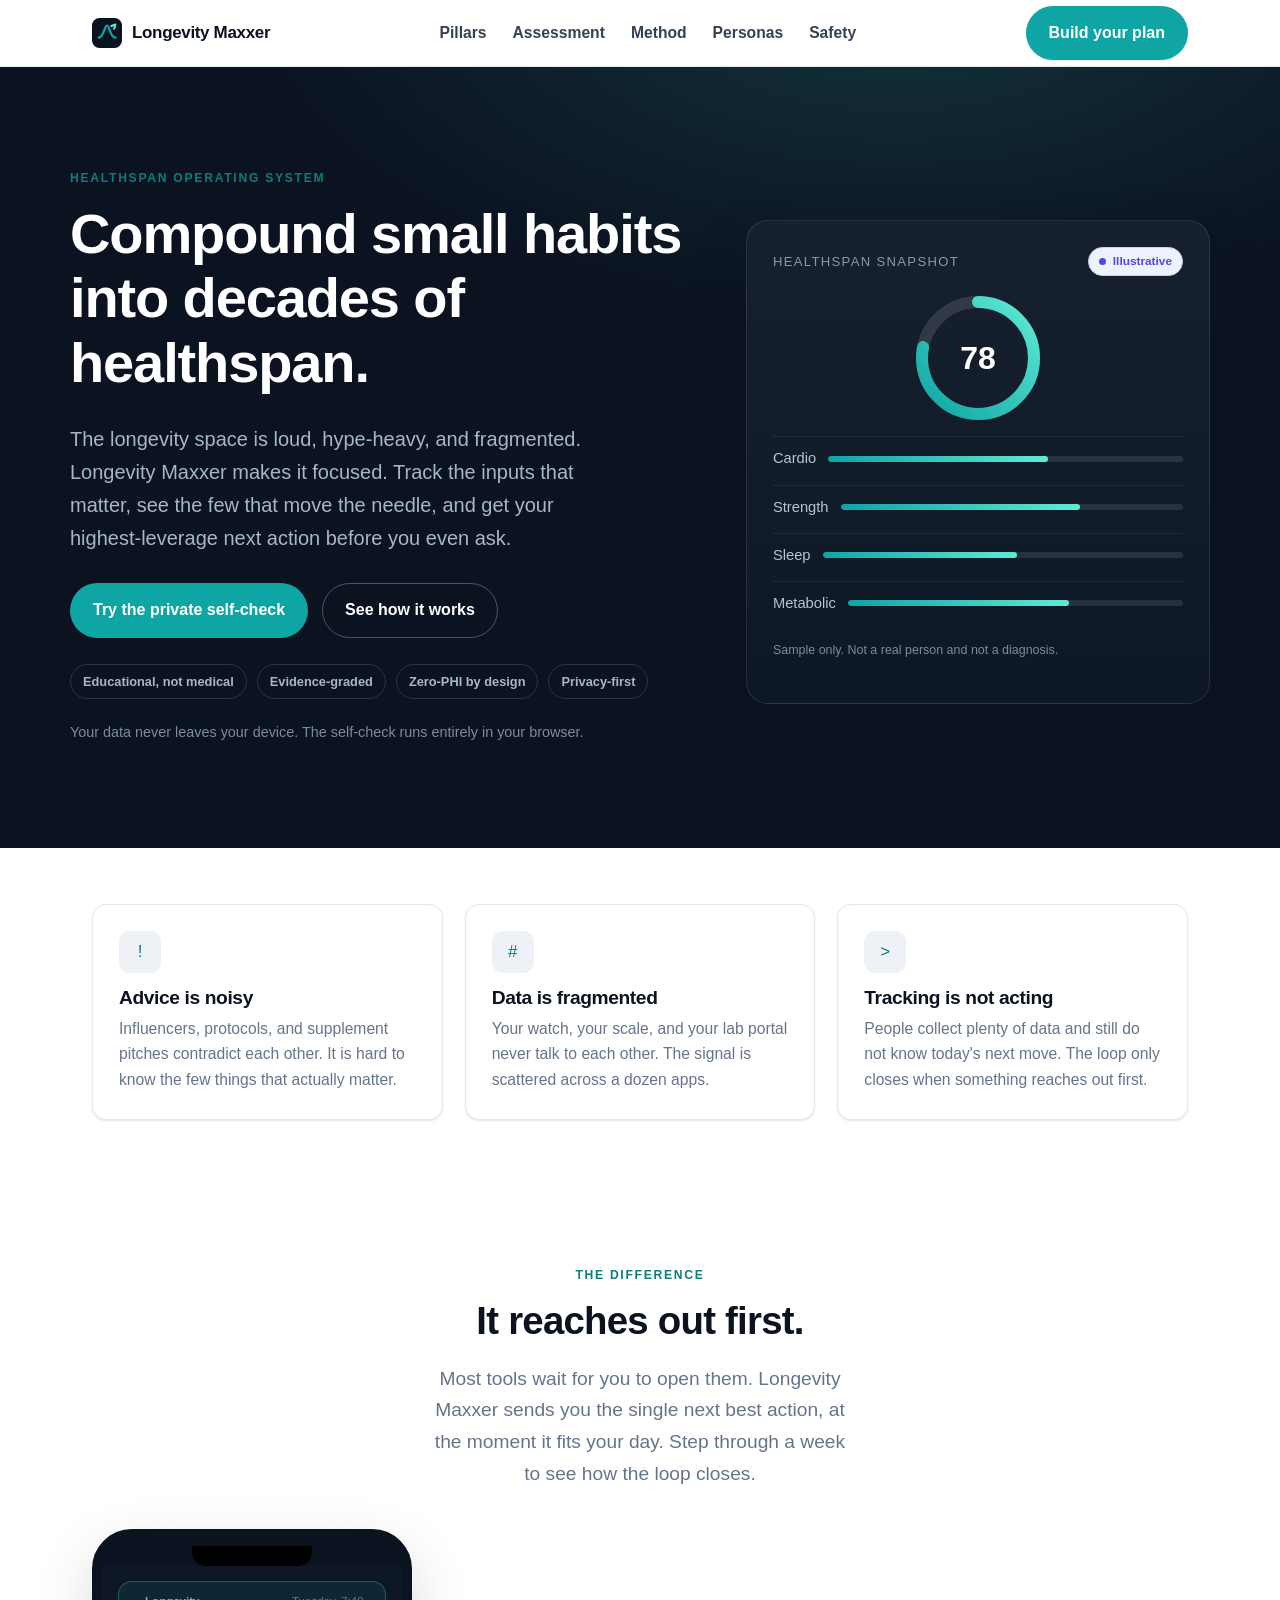
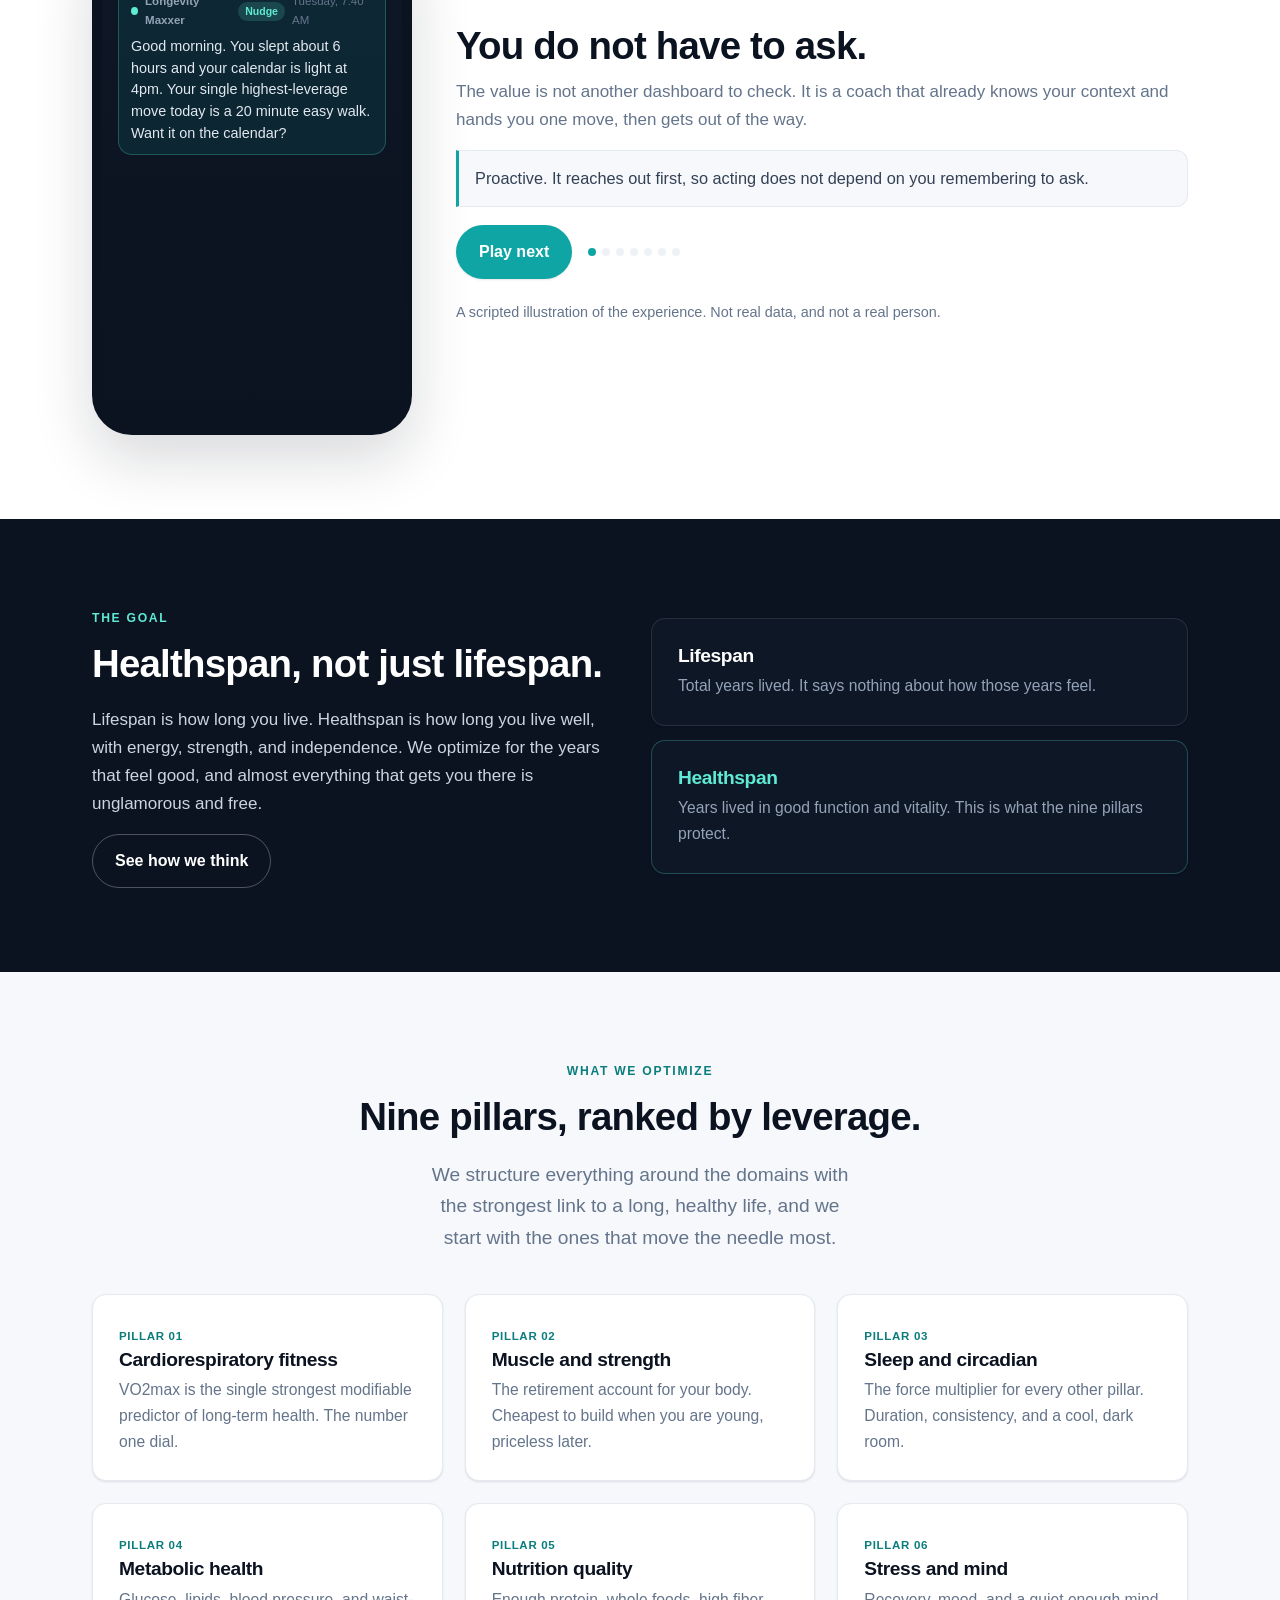
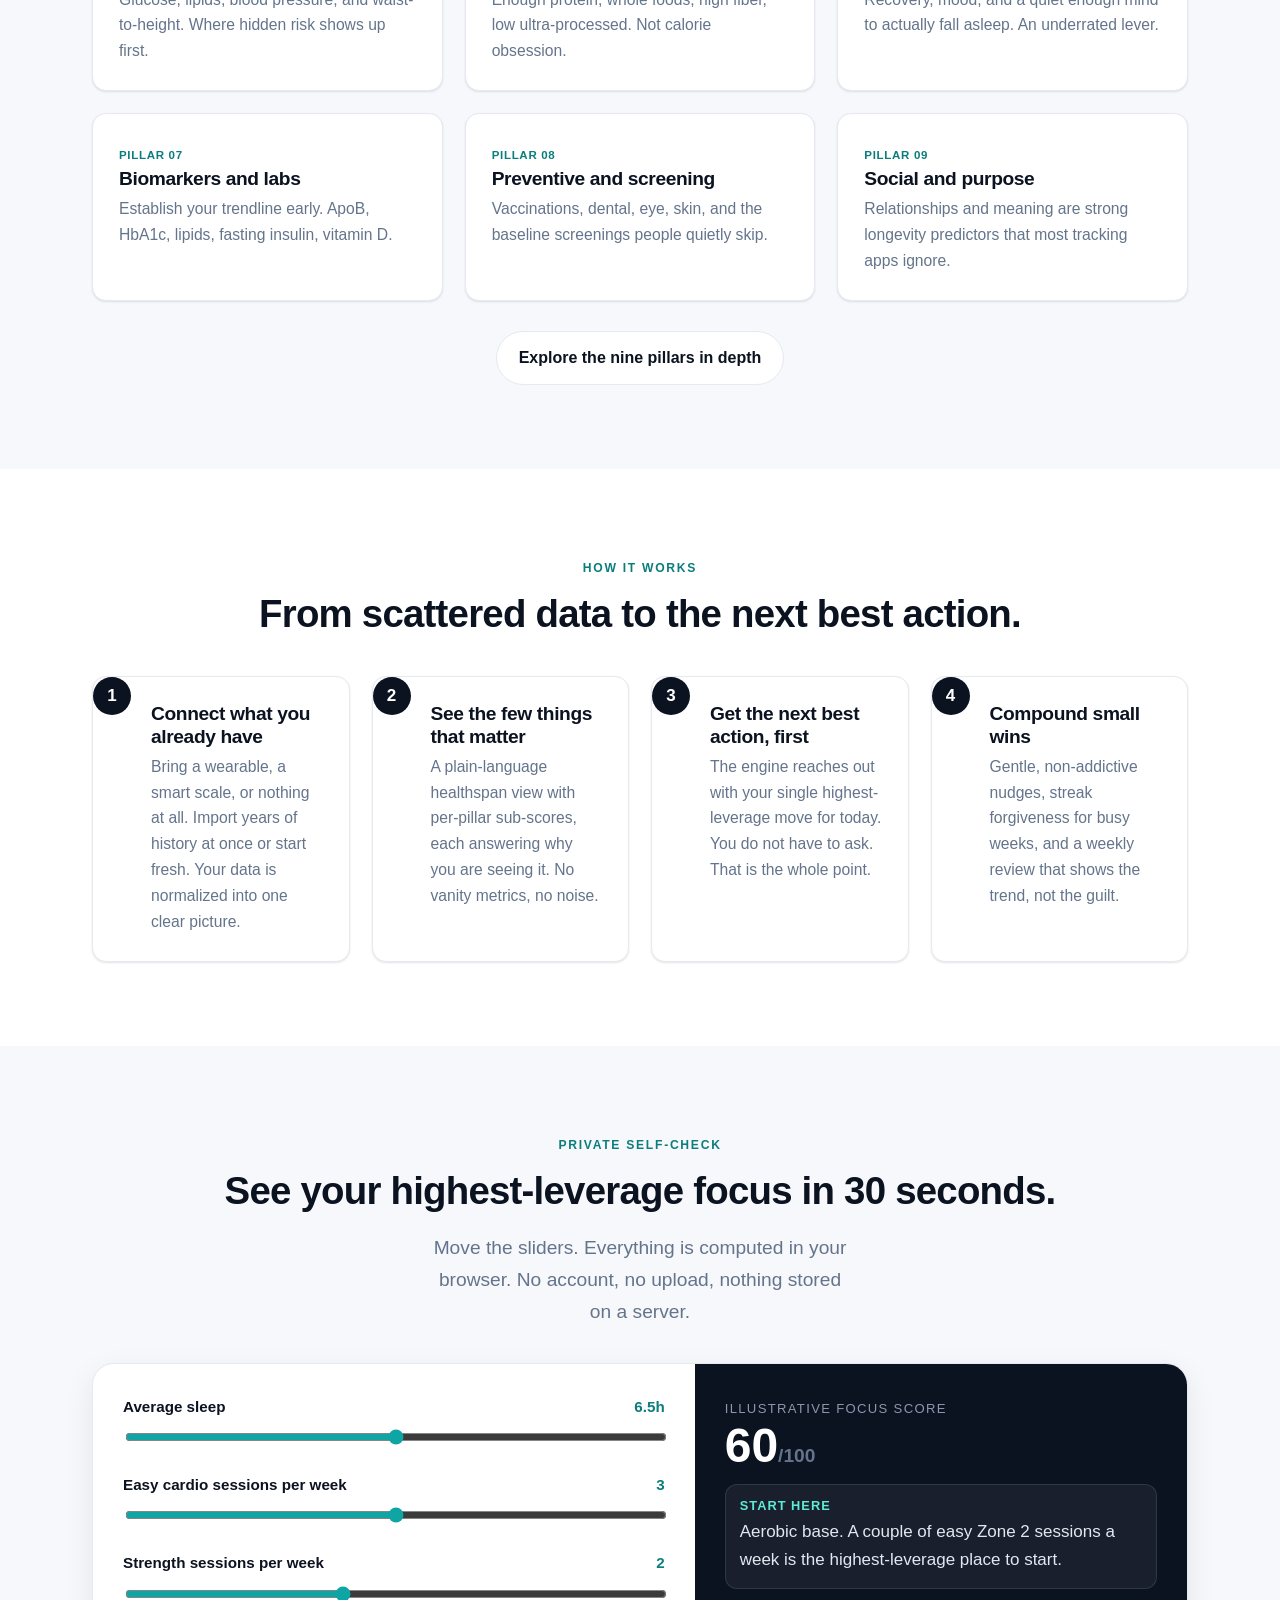
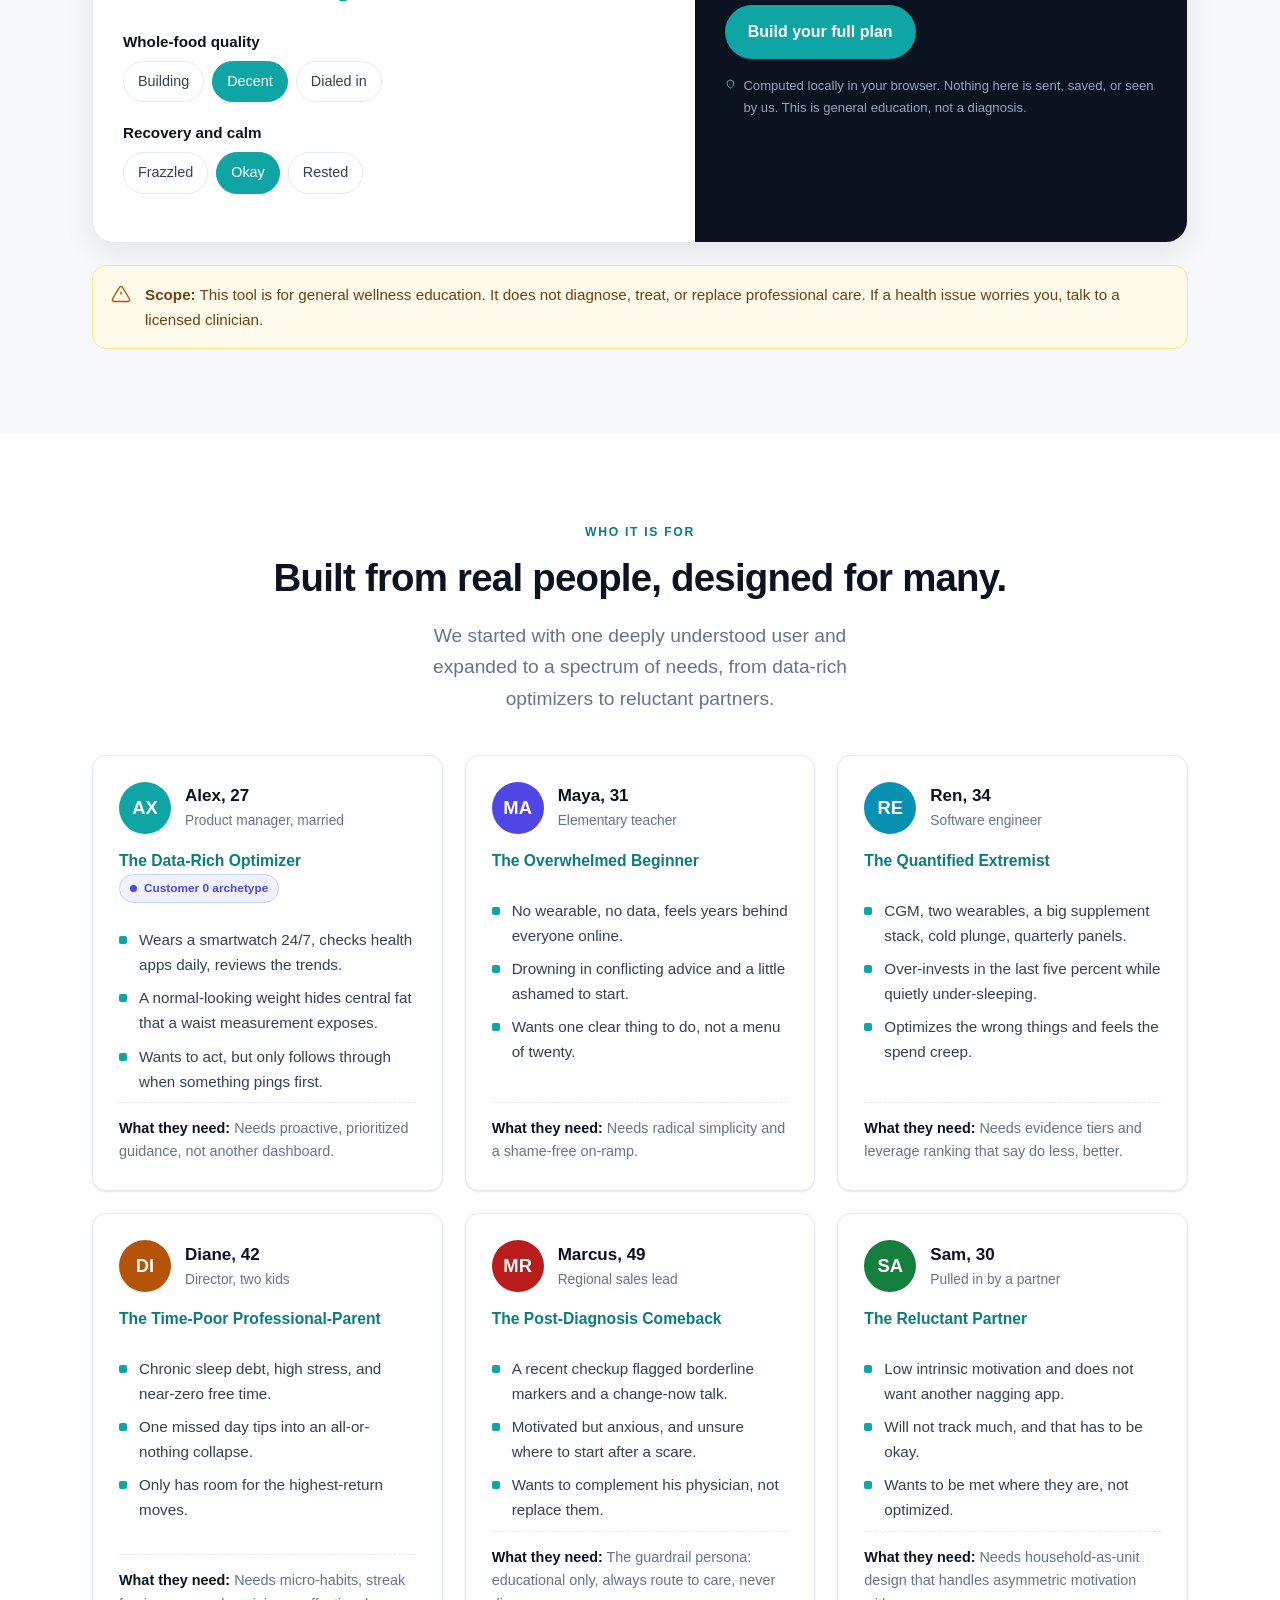
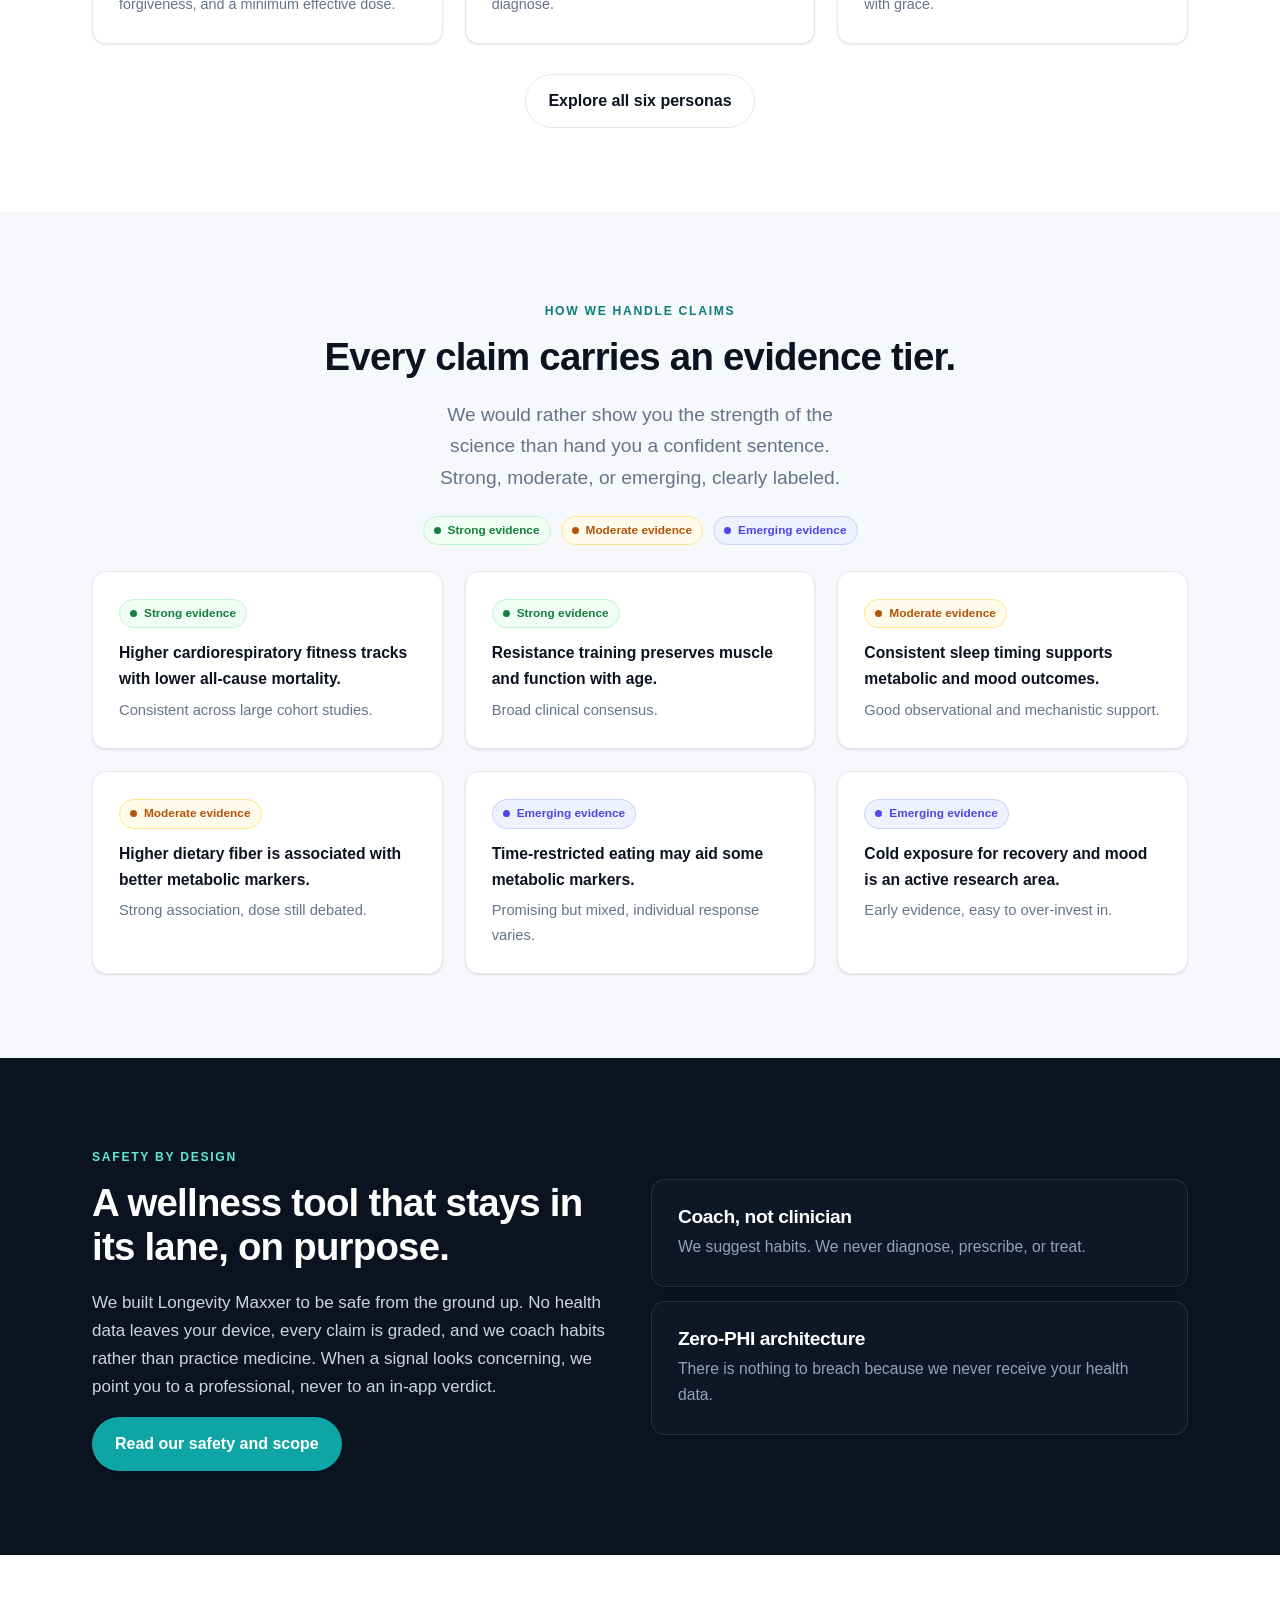
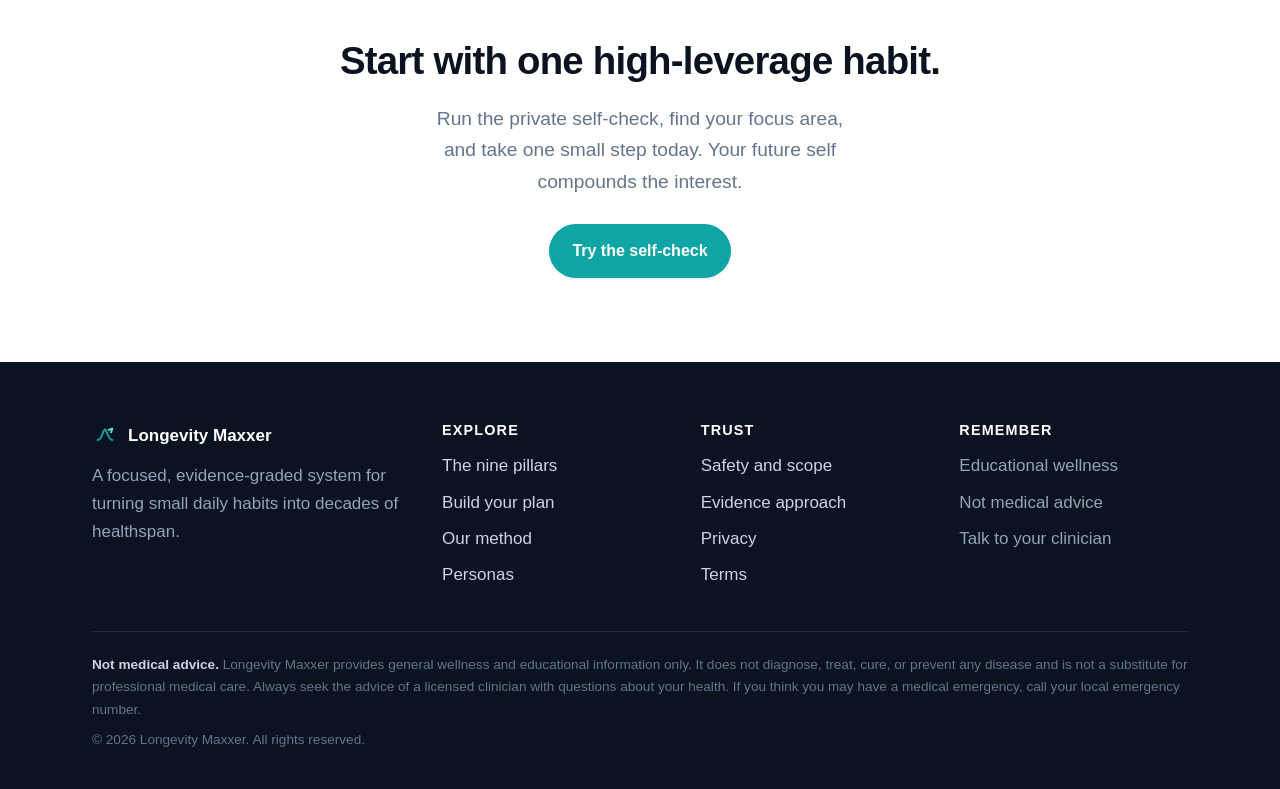
==== commit 6b9d30e6: "Expand into a real product experience - Proactive coach demo on the landing page (the wedge): a step" ====
--- a/index.html
+++ b/index.html
@@ -21,14 +21,13 @@
         Longevity Maxxer
       </a>
       <nav class="nav__links" aria-label="Primary">
-        <a href="/#pillars">Pillars</a>
-        <a href="/#how">How it works</a>
-        <a href="/#selfcheck">Self-check</a>
+        <a href="/pillars.html">Pillars</a>
+        <a href="/assessment.html">Assessment</a>
+        <a href="/method.html">Method</a>
         <a href="/personas.html">Personas</a>
-        <a href="/#evidence">Evidence</a>
         <a href="/safety.html">Safety</a>
       </nav>
-      <a class="btn btn--primary nav__cta" href="/#selfcheck">Try the self-check</a>
+      <a class="btn btn--primary nav__cta" href="/assessment.html">Build your plan</a>
       <button class="nav__toggle" aria-label="Toggle menu" aria-expanded="false"><span></span><span></span><span></span></button>
     </div>
   </header>
@@ -93,6 +92,59 @@
       </div>
     </section>
 
+    <!-- Proactive coach demo (the wedge) -->
+    <section class="section" id="coach">
+      <div class="wrap">
+        <div class="center">
+          <span class="eyebrow">The difference</span>
+          <h2>It reaches out first.</h2>
+          <p class="lead">Most tools wait for you to open them. Longevity Maxxer sends you the single next best action, at the moment it fits your day. Step through a week to see how the loop closes.</p>
+        </div>
+        <div class="coach" style="margin-top:40px">
+          <div class="phone" aria-hidden="true">
+            <div class="phone__notch"></div>
+            <div class="phone__screen">
+              <div class="coach-feed" id="coach-feed"></div>
+            </div>
+          </div>
+          <div class="coach__panel">
+            <h2>You do not have to ask.</h2>
+            <p style="color:var(--muted)">The value is not another dashboard to check. It is a coach that already knows your context and hands you one move, then gets out of the way.</p>
+            <div class="coach__caption" id="coach-caption" role="status" aria-live="polite"></div>
+            <div class="coach__controls">
+              <button type="button" class="btn btn--primary" id="coach-next">Play next</button>
+              <div class="coach__dots" id="coach-dots" aria-hidden="true"></div>
+            </div>
+            <p class="hero__note" style="color:var(--muted)">A scripted illustration of the experience. Not real data, and not a real person.</p>
+          </div>
+        </div>
+      </div>
+    </section>
+
+    <!-- Healthspan explainer -->
+    <section class="section section--ink">
+      <div class="wrap">
+        <div class="grid grid--2" style="align-items:center">
+          <div>
+            <span class="eyebrow">The goal</span>
+            <h2>Healthspan, not just lifespan.</h2>
+            <p>Lifespan is how long you live. Healthspan is how long you live well, with energy, strength, and independence. We optimize for the years that feel good, and almost everything that gets you there is unglamorous and free.</p>
+            <a class="btn btn--ghost" href="/method.html">See how we think</a>
+          </div>
+          <div class="stack">
+            <div class="card" style="background:#0e1725;border-color:rgba(255,255,255,0.1)">
+              <h3 style="color:#fff">Lifespan</h3>
+              <p style="color:#94a3b8;margin:0">Total years lived. It says nothing about how those years feel.</p>
+            </div>
+            <div class="card" style="background:#0e1725;border-color:rgba(94,234,212,0.25)">
+              <h3 style="color:#5eead4">Healthspan</h3>
+              <p style="color:#94a3b8;margin:0">Years lived in good function and vitality. This is what the nine pillars protect.</p>
+            </div>
+          </div>
+        </div>
+      </div>
+    </section>
+
     <!-- Pillars -->
     <section class="section section--surface" id="pillars">
       <div class="wrap">
@@ -102,6 +154,9 @@
           <p class="lead">We structure everything around the domains with the strongest link to a long, healthy life, and we start with the ones that move the needle most.</p>
         </div>
         <div class="grid grid--3" id="pillars-grid" style="margin-top:40px"></div>
+        <div class="center" style="margin-top:30px">
+          <a class="btn btn--light" href="/pillars.html">Explore the nine pillars in depth</a>
+        </div>
       </div>
     </section>
 
@@ -164,6 +219,7 @@
                 <h4>Start here</h4>
                 <p id="checkFocus"></p>
               </div>
+              <a class="btn btn--primary" href="/assessment.html" style="margin-top:16px">Build your full plan</a>
               <p class="tool__privacy">
                 <svg width="18" height="18" viewBox="0 0 24 24" fill="none" aria-hidden="true"><path d="M12 3l7 3v6c0 4-3 6.5-7 9-4-2.5-7-5-7-9V6l7-3z" stroke="#5eead4" stroke-width="1.6" stroke-linejoin="round"/></svg>
                 Computed locally in your browser. Nothing here is sent, saved, or seen by us. This is general education, not a diagnosis.
@@ -255,11 +311,11 @@
           <p style="max-width:34ch">A focused, evidence-graded system for turning small daily habits into decades of healthspan.</p>
         </div>
         <div>
-          <h4>Product</h4>
+          <h4>Explore</h4>
           <ul>
-            <li><a href="/#pillars">Pillars</a></li>
-            <li><a href="/#how">How it works</a></li>
-            <li><a href="/#selfcheck">Self-check</a></li>
+            <li><a href="/pillars.html">The nine pillars</a></li>
+            <li><a href="/assessment.html">Build your plan</a></li>
+            <li><a href="/method.html">Our method</a></li>
             <li><a href="/personas.html">Personas</a></li>
           </ul>
         </div>
@@ -267,7 +323,7 @@
           <h4>Trust</h4>
           <ul>
             <li><a href="/safety.html">Safety and scope</a></li>
-            <li><a href="/#evidence">Evidence approach</a></li>
+            <li><a href="/method.html#evidence">Evidence approach</a></li>
             <li><a href="/privacy.html">Privacy</a></li>
             <li><a href="/terms.html">Terms</a></li>
           </ul>
--- a/css/styles.css
+++ b/css/styles.css
@@ -255,3 +255,106 @@
 @media (prefers-reduced-motion: reduce) {
   * { scroll-behavior: auto !important; transition: none !important; }
 }
+
+/* ================================================================
+   EXPANSION components
+   ================================================================ */
+
+/* Layout with sticky side rail (pillars page) */
+.rail { display: grid; grid-template-columns: 240px 1fr; gap: 40px; align-items: start; }
+.rail__toc { position: sticky; top: 84px; display: flex; flex-direction: column; gap: 2px; }
+.rail__toc a { color: var(--slate); font-size: 0.92rem; padding: 8px 12px; border-radius: 9px; border-left: 2px solid transparent; }
+.rail__toc a:hover { background: var(--surface); color: var(--ink); text-decoration: none; border-left-color: var(--accent); }
+
+/* Pillar detail */
+.pd { padding: 30px 0 34px; border-top: 1px solid var(--line); }
+.pd:first-child { border-top: 0; padding-top: 6px; }
+.pd__tag { font-size: 0.72rem; font-weight: 700; letter-spacing: 0.08em; text-transform: uppercase; color: var(--accent-deep); }
+.pd__head h2 { margin: 6px 0 6px; }
+.pd__lead { color: var(--muted); font-size: 1.08rem; margin: 0 0 18px; }
+.pd__grid { display: grid; grid-template-columns: 1fr 1fr; gap: 30px; }
+.pd__col h3 { font-size: 0.86rem; text-transform: uppercase; letter-spacing: 0.06em; color: var(--slate); margin: 18px 0 6px; }
+.pd__col h3:first-child { margin-top: 0; }
+.pd__col p { color: var(--slate); margin: 0; }
+.ticks { list-style: none; padding: 0; margin: 0; }
+.ticks li { position: relative; padding-left: 26px; margin: 8px 0; color: var(--slate); }
+.ticks li::before { content: ""; position: absolute; left: 4px; top: 8px; width: 10px; height: 6px; border-left: 2px solid var(--accent); border-bottom: 2px solid var(--accent); transform: rotate(-45deg); }
+.pd__actions { margin-top: 22px; background: var(--surface); border: 1px solid var(--line); border-radius: var(--radius); padding: 22px 24px; }
+.pd__actions h3 { font-size: 0.86rem; text-transform: uppercase; letter-spacing: 0.06em; color: var(--slate); margin: 0 0 12px; }
+.habits { list-style: none; padding: 0; margin: 0 0 14px; }
+.habits li { display: flex; align-items: center; gap: 10px; flex-wrap: wrap; margin: 10px 0; color: var(--ink); font-weight: 550; }
+.pd__start { padding: 12px 14px; border-left: 3px solid var(--accent); background: #fff; border-radius: 0 10px 10px 0; color: var(--slate); }
+.pd__start strong, .pd__clin strong { color: var(--ink); }
+.pd__clin { margin-top: 12px; padding: 12px 14px; background: #fffbeb; border: 1px solid #fde68a; border-radius: 10px; color: #713f12; font-size: 0.95rem; }
+
+/* Proactive coach demo */
+.coach { display: grid; grid-template-columns: 320px 1fr; gap: 44px; align-items: center; }
+.phone { width: 320px; margin: 0 auto; background: #0b1220; border: 10px solid #0b1220; border-radius: 40px; box-shadow: var(--shadow-lg); overflow: hidden; }
+.phone__notch { height: 26px; background: #0b1220; position: relative; }
+.phone__notch::after { content: ""; position: absolute; left: 50%; top: 7px; transform: translateX(-50%); width: 120px; height: 20px; background: #000; border-radius: 0 0 14px 14px; }
+.phone__screen { background: linear-gradient(180deg, #0e1725, #0b1220); padding: 10px; height: 460px; display: flex; flex-direction: column; }
+.coach-feed { flex: 1; overflow: hidden; display: flex; flex-direction: column; gap: 10px; padding: 6px; }
+.cmsg { max-width: 88%; }
+.cmsg__body { padding: 11px 13px; border-radius: 14px; font-size: 0.9rem; line-height: 1.5; }
+.cmsg--push { align-self: stretch; max-width: 100%; background: rgba(14,165,164,0.12); border: 1px solid rgba(94,234,212,0.25); border-radius: 14px; padding: 10px 12px; }
+.cmsg--push .cmsg__body { padding: 6px 0 0; color: #e2e8f0; }
+.cmsg__app { display: flex; align-items: center; gap: 7px; font-size: 0.72rem; color: #94a3b8; font-weight: 600; }
+.cmsg__dot { width: 8px; height: 8px; border-radius: 50%; background: #5eead4; }
+.cmsg__kind { background: rgba(94,234,212,0.16); color: #5eead4; padding: 1px 7px; border-radius: 999px; font-size: 0.66rem; }
+.cmsg__time { margin-left: auto; color: #64748b; font-weight: 500; }
+.cmsg--coach { align-self: flex-start; }
+.cmsg--coach .cmsg__body { background: #1e293b; color: #e2e8f0; border-bottom-left-radius: 4px; }
+.cmsg--you { align-self: flex-end; }
+.cmsg--you .cmsg__body { background: var(--accent); color: #fff; border-bottom-right-radius: 4px; }
+.coach__panel h2 { margin-bottom: 10px; }
+.coach__caption { min-height: 3.2em; background: var(--surface); border: 1px solid var(--line); border-left: 3px solid var(--accent); border-radius: 0 12px 12px 0; padding: 14px 16px; color: var(--slate); font-size: 1.02rem; }
+.coach__controls { display: flex; align-items: center; gap: 16px; margin-top: 18px; }
+.coach__dots { display: flex; gap: 6px; }
+.cdot { width: 8px; height: 8px; border-radius: 50%; background: var(--surface-2); transition: background 0.2s ease; }
+.cdot--on { background: var(--accent); }
+
+/* Assessment */
+.assess { display: grid; grid-template-columns: 1fr 1fr; gap: 34px; align-items: start; }
+.assess__panel { position: sticky; top: 84px; }
+.agroup { border: 1px solid var(--line); border-radius: var(--radius); padding: 18px 20px 6px; margin: 0 0 18px; }
+.agroup legend { font-weight: 700; color: var(--accent-deep); padding: 0 8px; font-size: 0.92rem; text-transform: uppercase; letter-spacing: 0.05em; }
+.assess__result { background: var(--ink); color: #cbd5e1; border-radius: var(--radius-lg); padding: 26px; box-shadow: var(--shadow); }
+.assess__scoretop { display: flex; align-items: baseline; justify-content: space-between; }
+.assess__num { font-size: 3.2rem; font-weight: 800; color: #fff; line-height: 1; }
+.abar { margin: 12px 0; }
+.abar__top { display: flex; justify-content: space-between; font-size: 0.9rem; color: #cbd5e1; margin-bottom: 5px; }
+.abar__num { color: #5eead4; font-variant-numeric: tabular-nums; font-weight: 700; }
+.abar__track { height: 8px; background: rgba(255,255,255,0.1); border-radius: 999px; overflow: hidden; }
+.abar__track > span { display: block; height: 100%; background: linear-gradient(90deg, var(--accent), #5eead4); border-radius: 999px; transition: width 0.4s ease; }
+.assess__planwrap { margin-top: 30px; }
+.plan { display: flex; gap: 16px; align-items: flex-start; background: #fff; border: 1px solid var(--line); border-radius: var(--radius); padding: 20px 22px; margin-bottom: 14px; box-shadow: var(--shadow-sm); }
+.plan__rank { flex: none; width: 34px; height: 34px; border-radius: 9px; background: var(--accent); color: #fff; display: grid; place-items: center; font-weight: 750; }
+.plan__meta { display: flex; align-items: center; gap: 10px; flex-wrap: wrap; margin-bottom: 6px; }
+.plan__pillar { font-size: 0.78rem; text-transform: uppercase; letter-spacing: 0.06em; color: var(--muted); font-weight: 700; }
+.plan__body h3 { margin: 0 0 6px; }
+.plan__why { color: var(--muted); margin: 0 0 10px; font-size: 0.98rem; }
+.plan__start { padding: 10px 14px; border-left: 3px solid var(--accent); background: var(--surface); border-radius: 0 10px 10px 0; color: var(--slate); font-size: 0.95rem; }
+.plan__start strong { color: var(--ink); }
+#assessClinician { margin-top: 24px; background: #fffbeb; border: 1px solid #fde68a; border-radius: var(--radius); padding: 20px 22px; }
+#assessClinician h3 { color: #713f12; margin-top: 0; }
+#assessClinician .ticks li { color: #713f12; }
+#assessClinician .ticks li::before { border-color: var(--amber); }
+
+/* Method / differentiation */
+.diff { display: grid; grid-template-columns: 1fr 1.3fr; gap: 0; border: 1px solid var(--line); border-radius: var(--radius); overflow: hidden; margin-bottom: 12px; }
+.diff__most { background: var(--surface); color: var(--muted); padding: 18px 20px; border-right: 1px solid var(--line); display: flex; align-items: center; }
+.diff__we { background: #fff; color: var(--ink); font-weight: 550; padding: 18px 20px; display: flex; align-items: center; }
+
+@media (max-width: 900px) {
+  .rail { grid-template-columns: 1fr; }
+  .rail__toc { position: static; flex-direction: row; flex-wrap: wrap; gap: 6px; margin-bottom: 10px; }
+  .coach { grid-template-columns: 1fr; gap: 30px; }
+  .assess { grid-template-columns: 1fr; }
+  .assess__panel { position: static; }
+  .pd__grid { grid-template-columns: 1fr; gap: 16px; }
+}
+@media (max-width: 560px) {
+  .diff { grid-template-columns: 1fr; }
+  .diff__most { border-right: 0; border-bottom: 1px solid var(--line); }
+  .phone, .phone__screen { width: 100%; }
+}
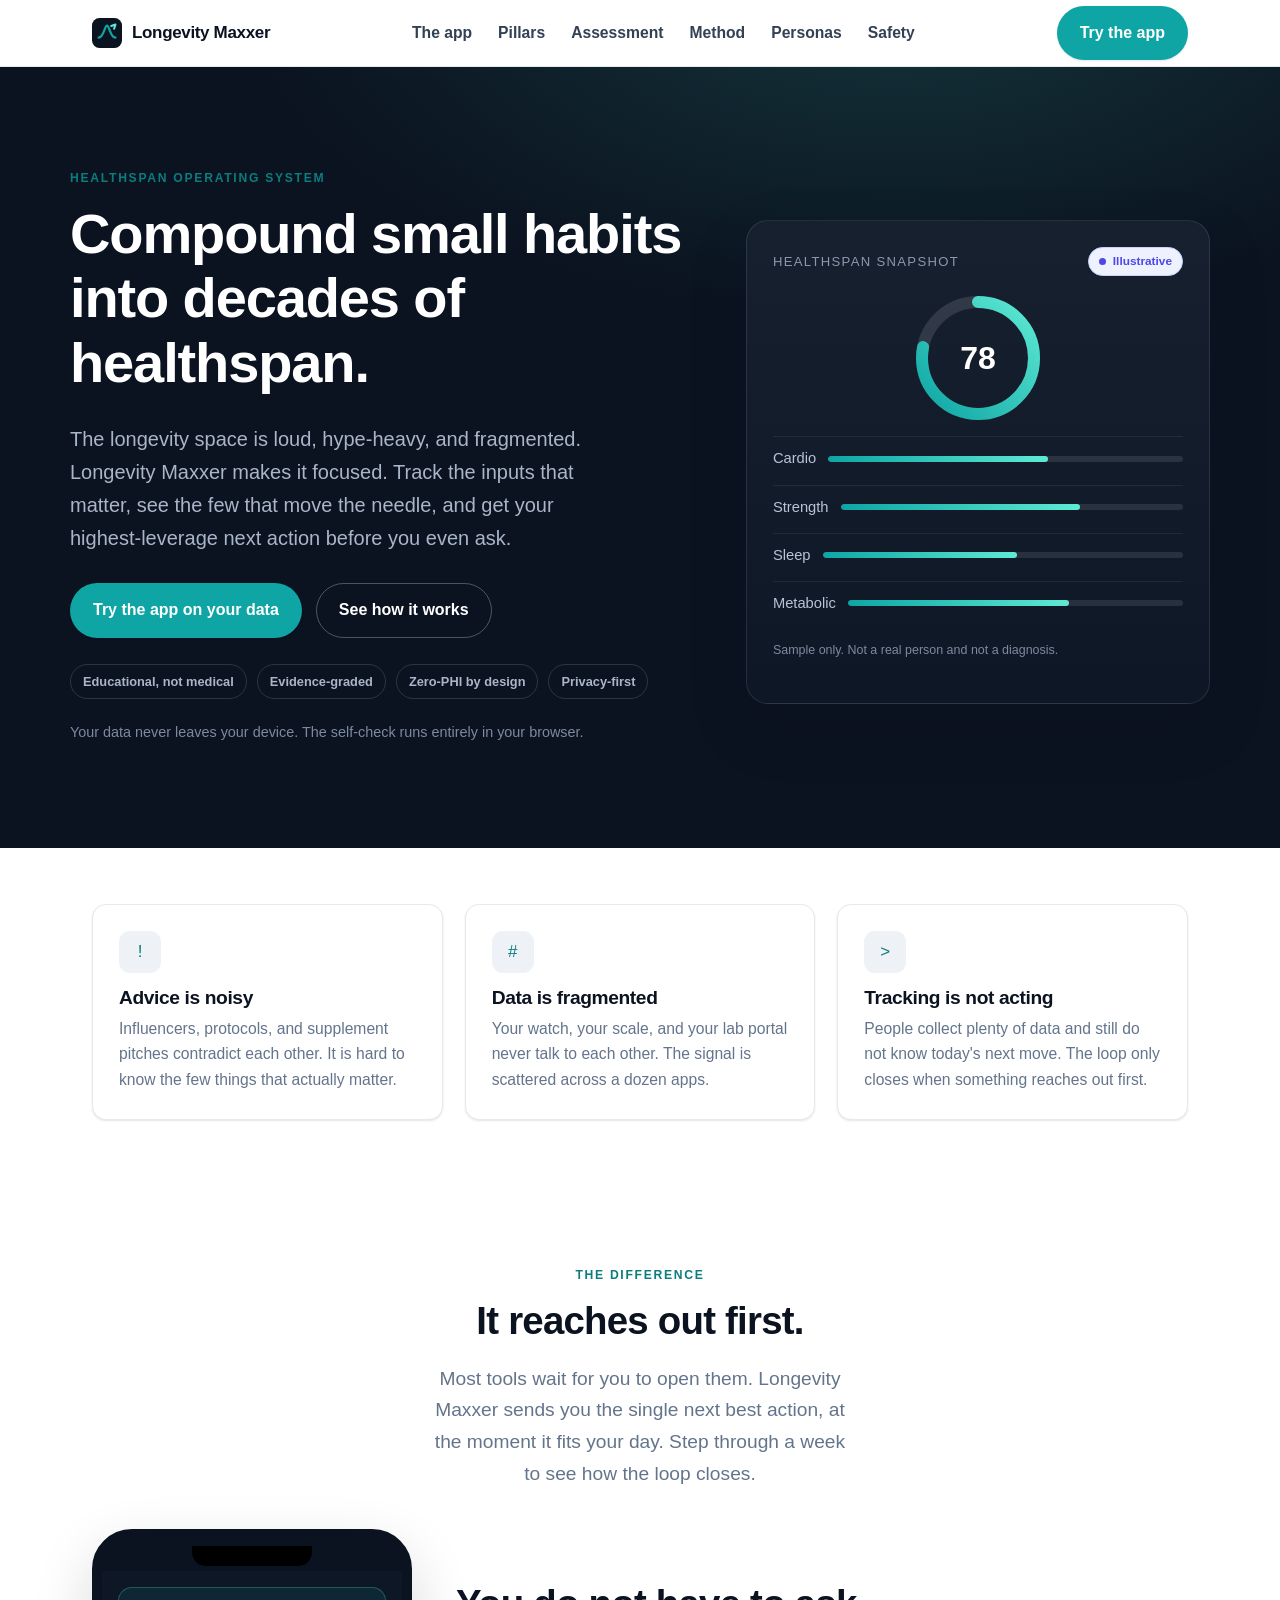
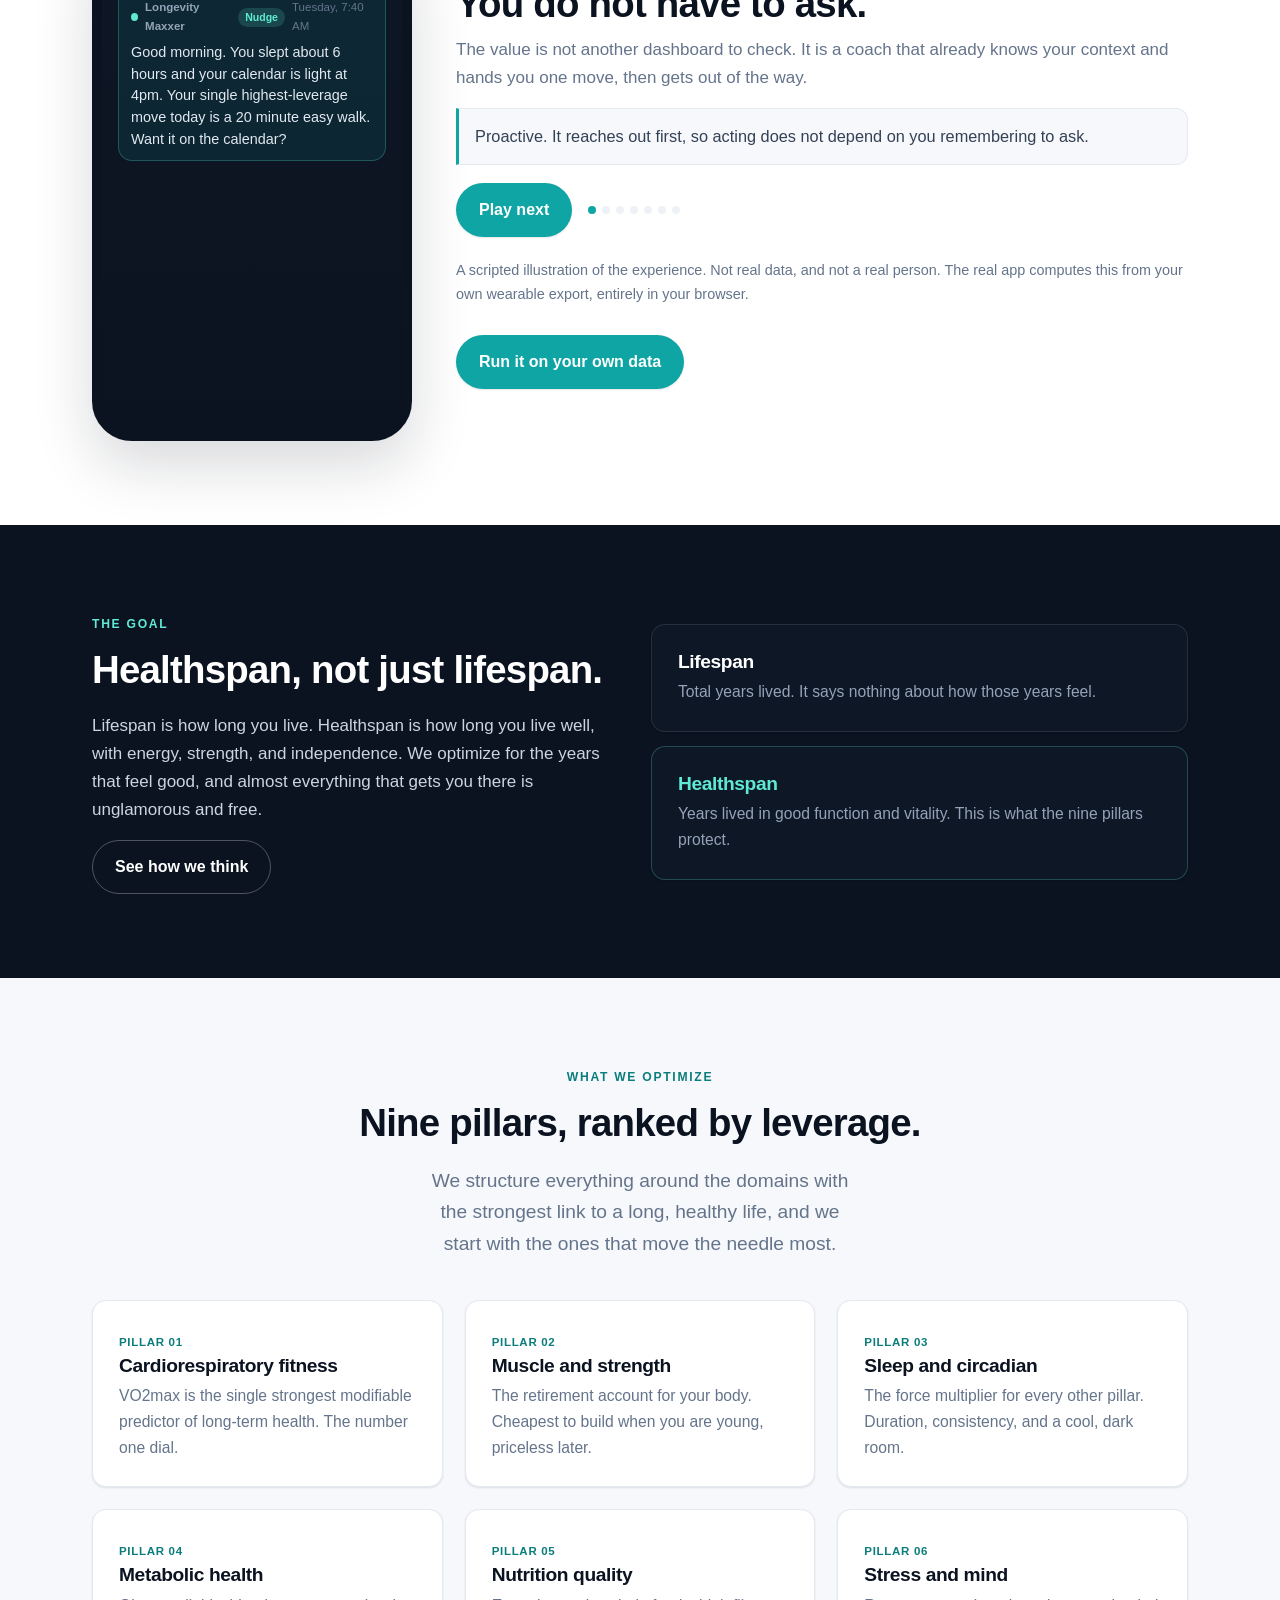
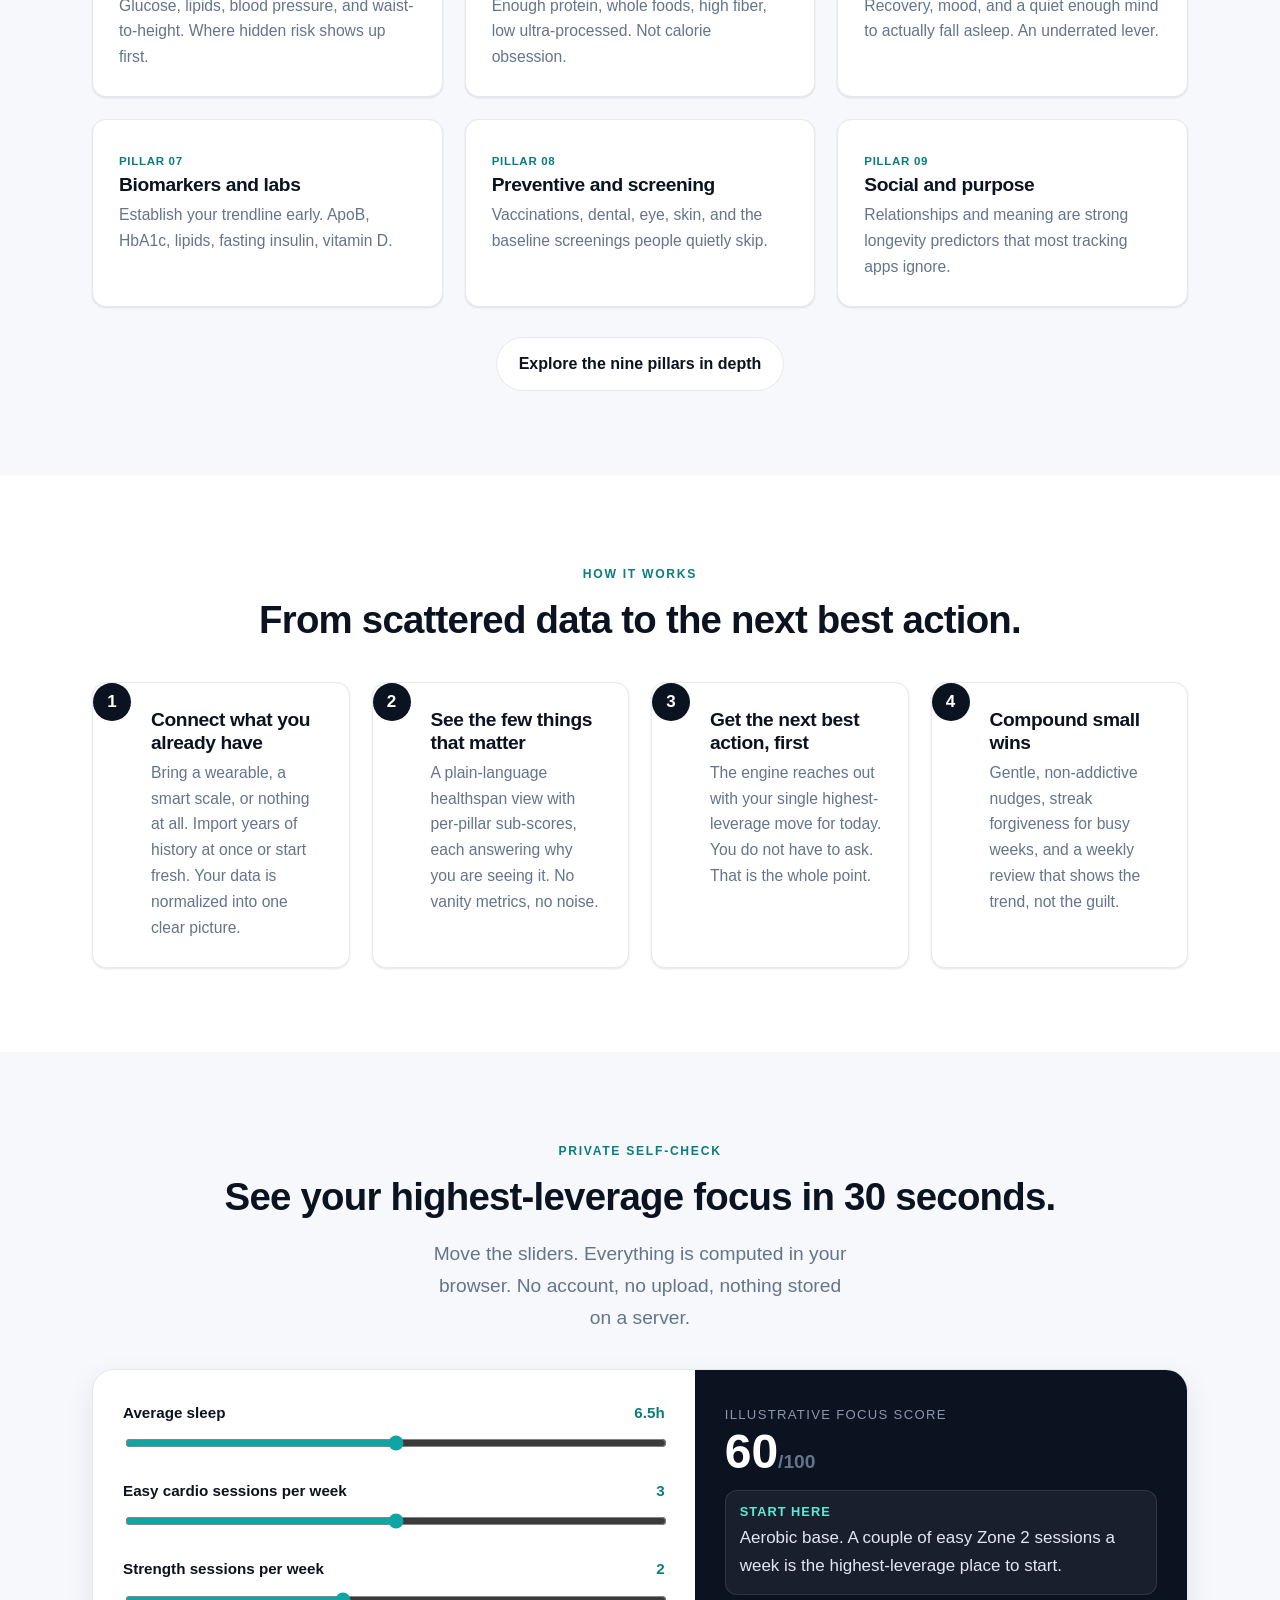
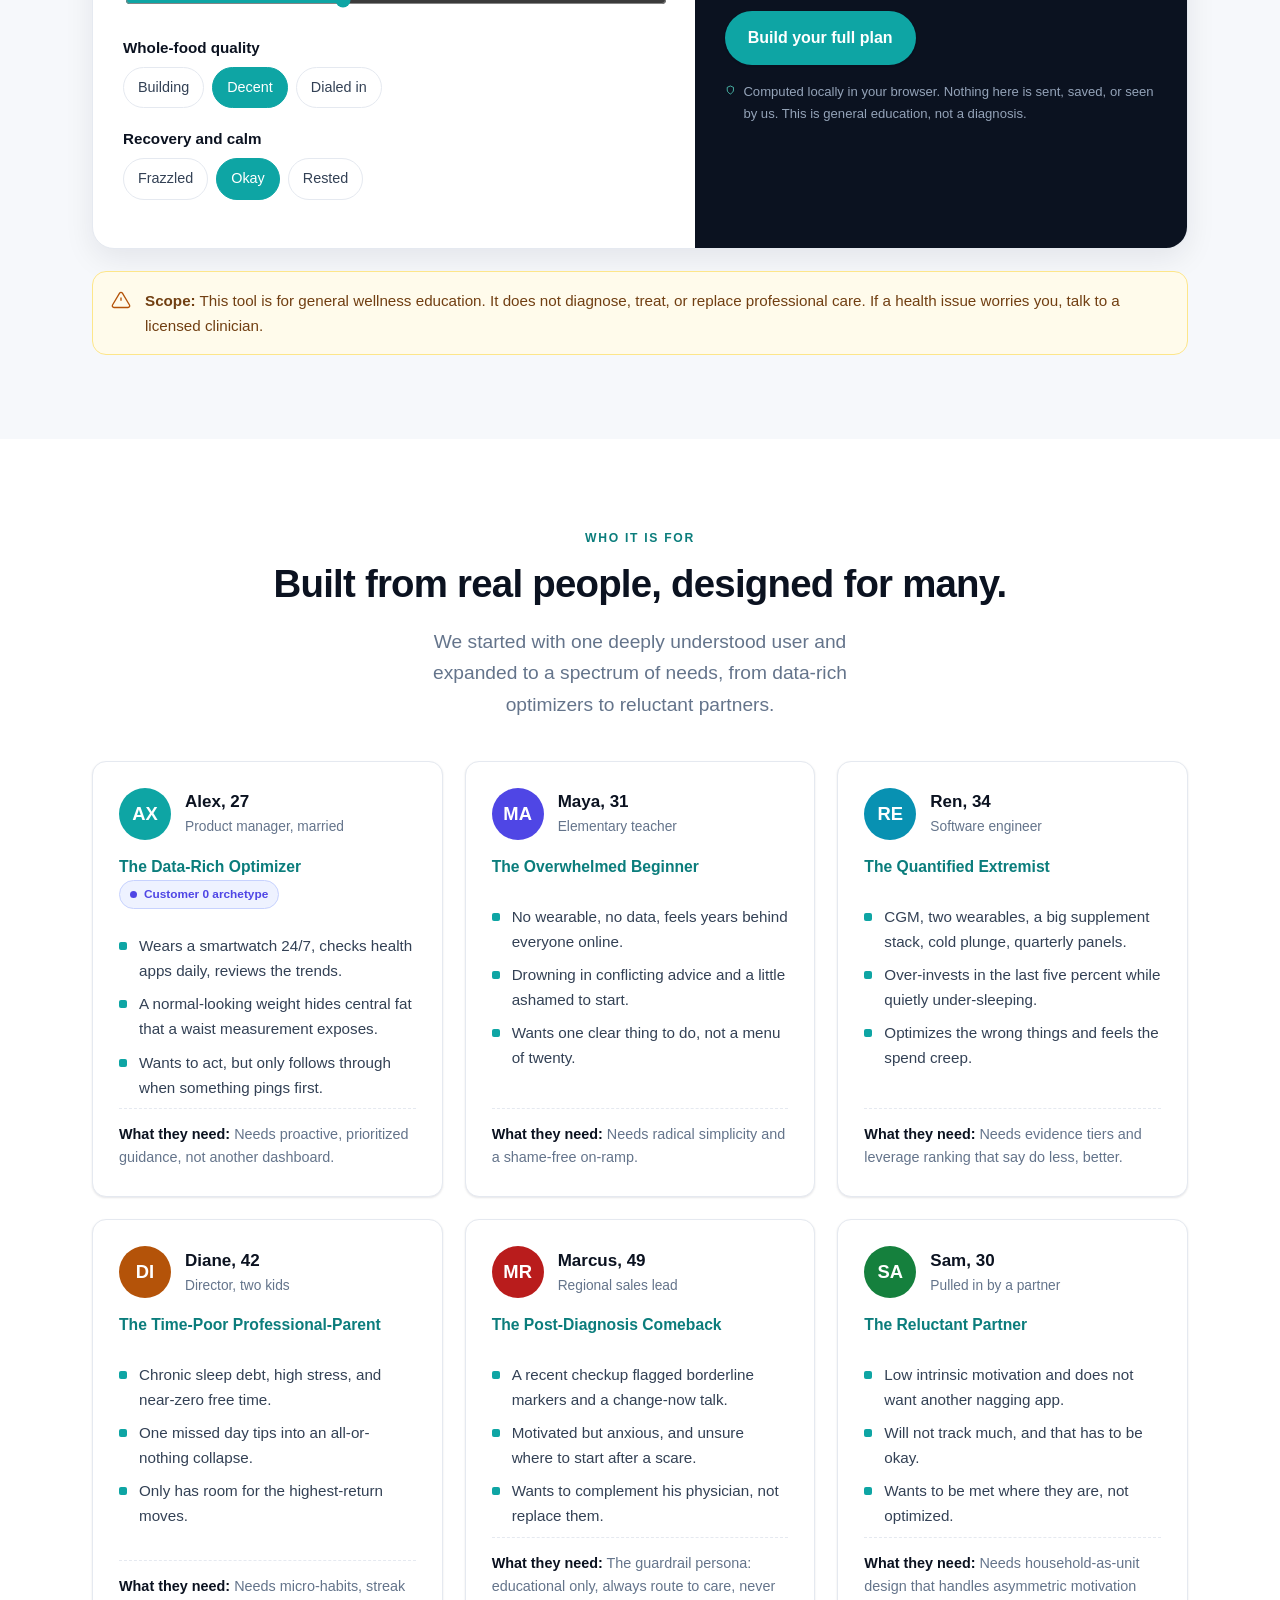
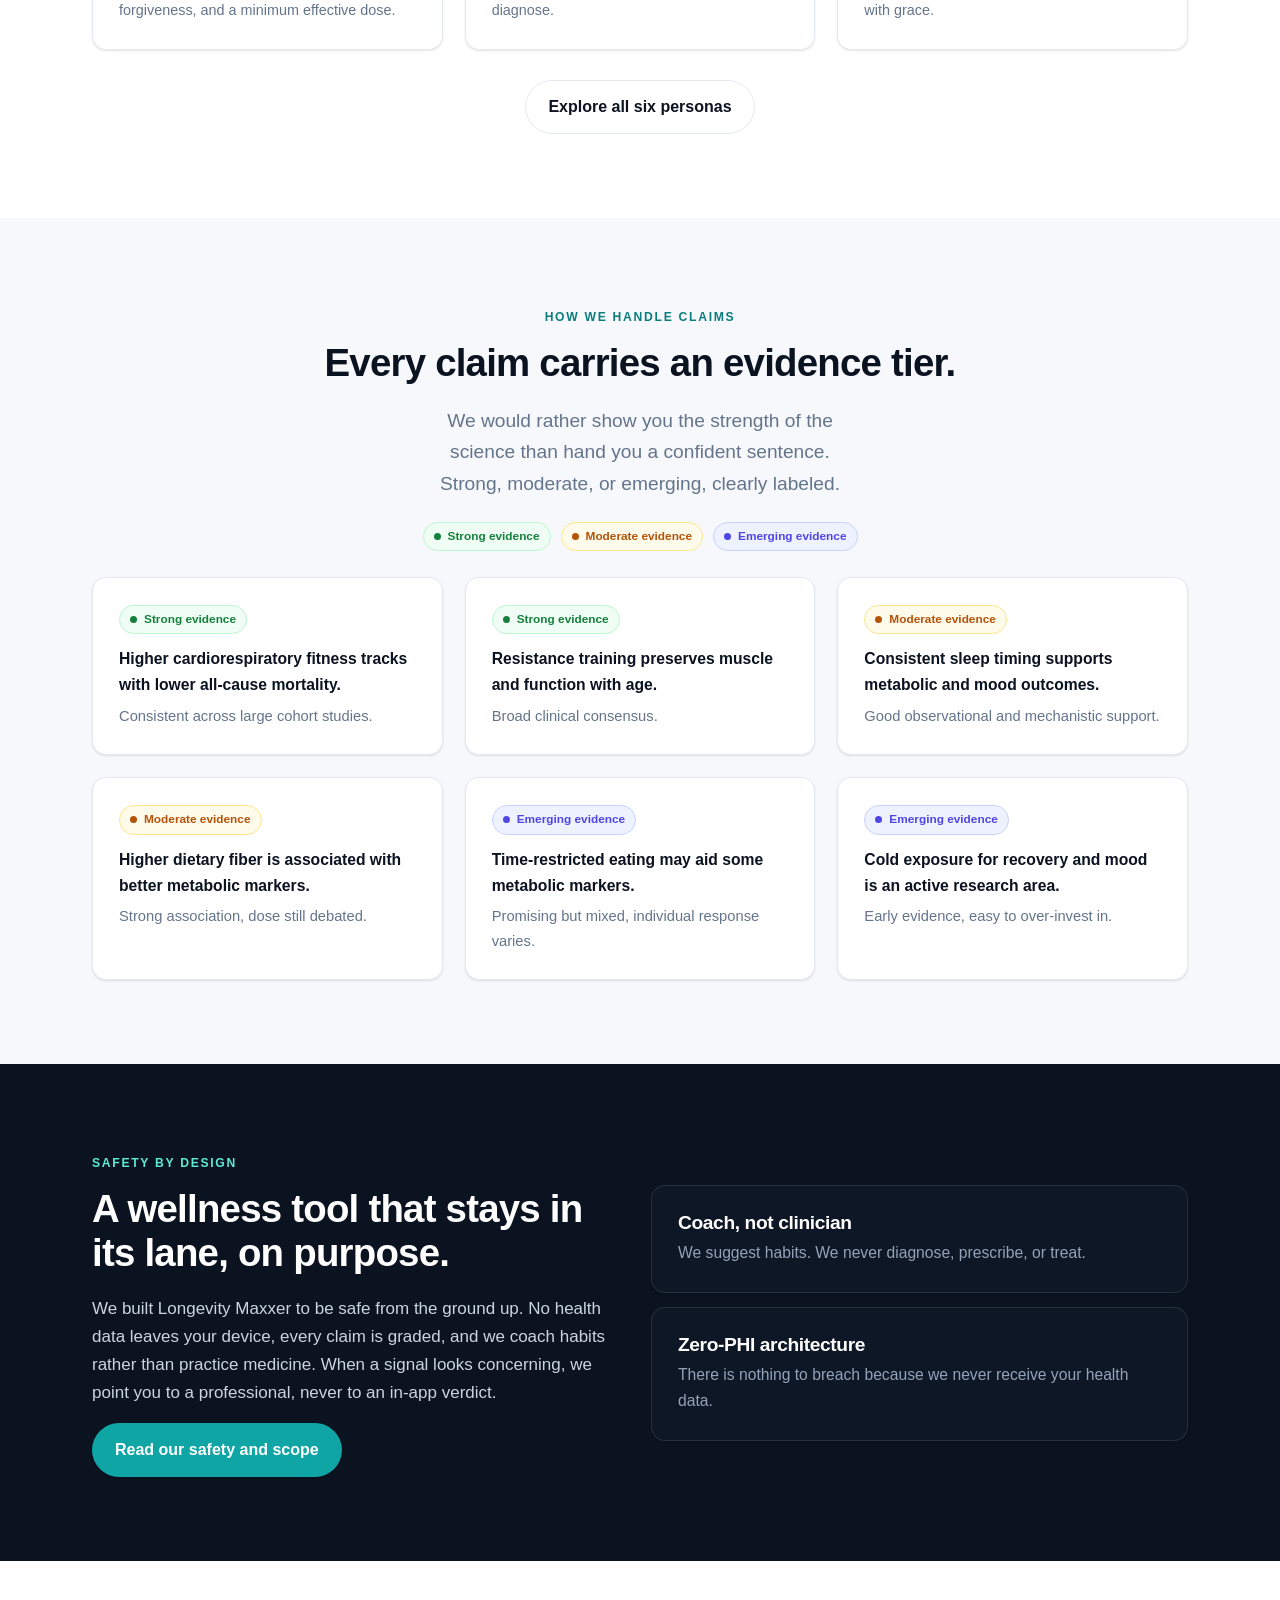
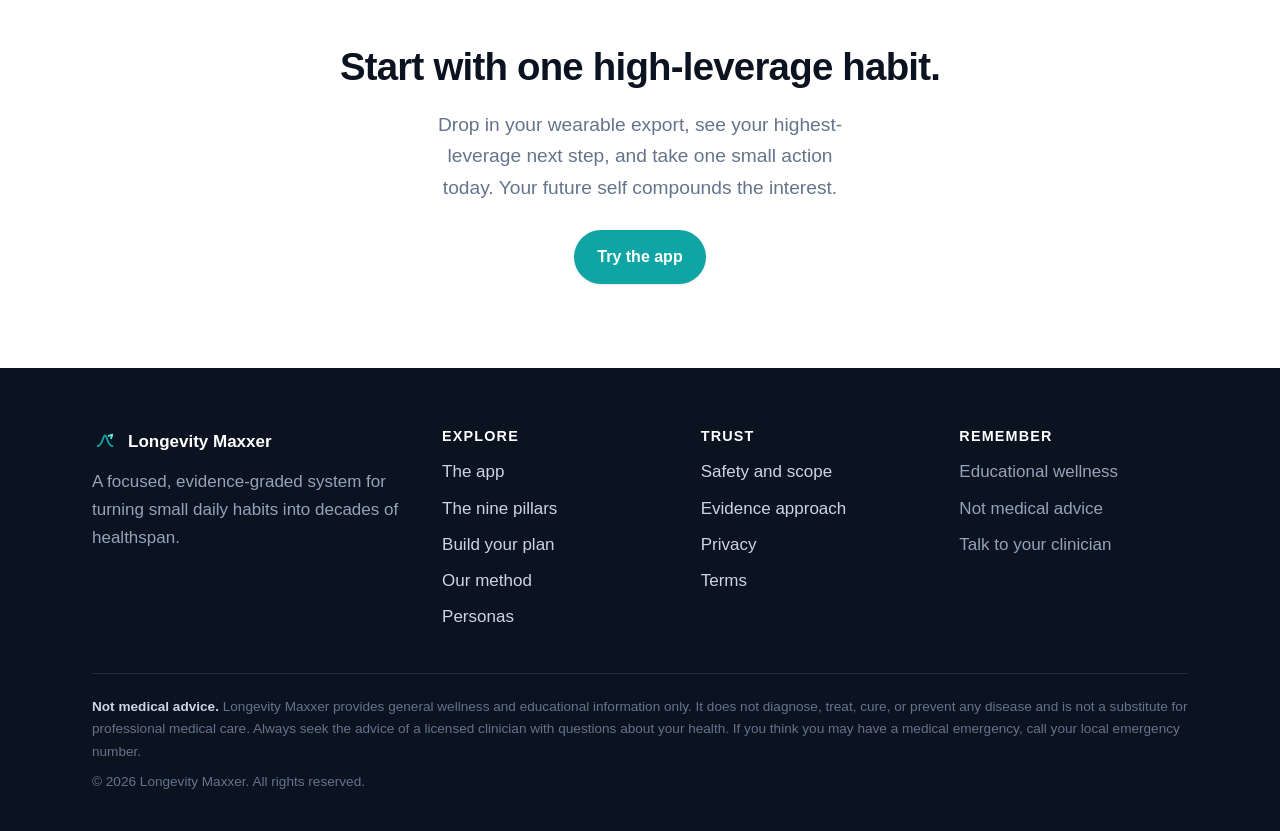
==== commit d94693aa: "Add real client-side wearable analyzer app Ship /app.html: drop a Withings export (.zip or .csv) and" ====
--- a/index.html
+++ b/index.html
@@ -21,13 +21,14 @@
         Longevity Maxxer
       </a>
       <nav class="nav__links" aria-label="Primary">
+        <a href="/app.html">The app</a>
         <a href="/pillars.html">Pillars</a>
         <a href="/assessment.html">Assessment</a>
         <a href="/method.html">Method</a>
         <a href="/personas.html">Personas</a>
         <a href="/safety.html">Safety</a>
       </nav>
-      <a class="btn btn--primary nav__cta" href="/assessment.html">Build your plan</a>
+      <a class="btn btn--primary nav__cta" href="/app.html">Try the app</a>
       <button class="nav__toggle" aria-label="Toggle menu" aria-expanded="false"><span></span><span></span><span></span></button>
     </div>
   </header>
@@ -41,7 +42,7 @@
           <h1>Compound small habits into decades of healthspan.</h1>
           <p class="hero__lead">The longevity space is loud, hype-heavy, and fragmented. Longevity Maxxer makes it focused. Track the inputs that matter, see the few that move the needle, and get your highest-leverage next action before you even ask.</p>
           <div class="hero__cta">
-            <a class="btn btn--primary" href="/#selfcheck">Try the private self-check</a>
+            <a class="btn btn--primary" href="/app.html">Try the app on your data</a>
             <a class="btn btn--ghost" href="/#how">See how it works</a>
           </div>
           <div class="hero__badges">
@@ -115,7 +116,8 @@
               <button type="button" class="btn btn--primary" id="coach-next">Play next</button>
               <div class="coach__dots" id="coach-dots" aria-hidden="true"></div>
             </div>
-            <p class="hero__note" style="color:var(--muted)">A scripted illustration of the experience. Not real data, and not a real person.</p>
+            <p class="hero__note" style="color:var(--muted)">A scripted illustration of the experience. Not real data, and not a real person. The real app computes this from your own wearable export, entirely in your browser.</p>
+            <a class="btn btn--primary" href="/app.html" style="margin-top:12px">Run it on your own data</a>
           </div>
         </div>
       </div>
@@ -295,8 +297,8 @@
     <section class="section center">
       <div class="wrap">
         <h2>Start with one high-leverage habit.</h2>
-        <p class="lead" style="margin-bottom:26px">Run the private self-check, find your focus area, and take one small step today. Your future self compounds the interest.</p>
-        <a class="btn btn--primary" href="/#selfcheck">Try the self-check</a>
+        <p class="lead" style="margin-bottom:26px">Drop in your wearable export, see your highest-leverage next step, and take one small action today. Your future self compounds the interest.</p>
+        <a class="btn btn--primary" href="/app.html">Try the app</a>
       </div>
     </section>
   </main>
@@ -313,6 +315,7 @@
         <div>
           <h4>Explore</h4>
           <ul>
+            <li><a href="/app.html">The app</a></li>
             <li><a href="/pillars.html">The nine pillars</a></li>
             <li><a href="/assessment.html">Build your plan</a></li>
             <li><a href="/method.html">Our method</a></li>
--- a/css/styles.css
+++ b/css/styles.css
@@ -358,3 +358,94 @@
   .diff__most { border-right: 0; border-bottom: 1px solid var(--line); }
   .phone, .phone__screen { width: 100%; }
 }
+
+/* ===================== The app (data analyzer) ===================== */
+.muted { color: var(--muted); }
+.fineprint { font-size: 0.82rem; color: var(--muted); margin: 10px 0 0; }
+.mono { font-family: ui-monospace, SFMono-Regular, Menlo, Consolas, monospace; font-size: 0.92em; }
+.dropzone code, .howto code, .dropzone__hint code { font-family: ui-monospace, SFMono-Regular, Menlo, Consolas, monospace; background: #fff; border: 1px solid var(--line); padding: 0 5px; border-radius: 5px; font-size: 0.9em; color: var(--ink); }
+
+.privacy-strip { display: flex; gap: 14px; align-items: flex-start; background: #ecfeff; border: 1px solid #a5f3ef; border-left: 4px solid var(--accent); border-radius: var(--radius); padding: 16px 18px; color: var(--slate); margin-bottom: 22px; font-size: 0.98rem; }
+.privacy-strip svg { flex: none; margin-top: 2px; }
+.privacy-strip strong { color: var(--accent-ink); }
+
+.app-error { background: #fef2f2; border: 1px solid #fecaca; color: var(--red); border-radius: var(--radius); padding: 12px 16px; margin-bottom: 16px; font-weight: 600; }
+
+.dropzone { border: 2px dashed #cbd5e1; border-radius: var(--radius-lg); background: var(--surface); padding: 40px 24px; text-align: center; cursor: pointer; transition: border-color 0.2s ease, background 0.2s ease; color: var(--muted); }
+.dropzone:hover, .dropzone:focus-visible { border-color: var(--accent); background: #fff; outline: none; }
+.dropzone--over { border-color: var(--accent); background: #ecfeff; }
+.dropzone__icon { color: var(--accent); }
+.dropzone__title { font-size: 1.15rem; font-weight: 700; color: var(--ink); margin: 10px 0 4px; }
+.dropzone__hint { margin: 0; font-size: 0.96rem; }
+.dropzone__actions { display: flex; align-items: center; gap: 14px; flex-wrap: wrap; margin: 16px 0 8px; }
+
+.howto { margin-top: 14px; border: 1px solid var(--line); border-radius: var(--radius); padding: 4px 18px; background: #fff; }
+.howto summary { cursor: pointer; font-weight: 650; color: var(--ink); padding: 12px 0; }
+.howto ol { margin: 4px 0 8px; padding-left: 20px; }
+.howto li { margin: 6px 0; }
+
+.cols3 { display: grid; grid-template-columns: repeat(3, 1fr); gap: 20px; }
+.ecard { background: #fff; border: 1px solid var(--line); border-radius: var(--radius); padding: 22px; box-shadow: var(--shadow-sm); }
+.ecard__num { color: var(--accent); font-weight: 800; letter-spacing: 0.1em; font-size: 0.85rem; }
+.ecard h3 { margin: 8px 0 6px; }
+.ecard p { margin: 0; color: var(--muted); font-size: 0.98rem; }
+
+.appscore { display: flex; gap: 26px; align-items: center; background: var(--ink); color: #cbd5e1; border-radius: var(--radius-lg); padding: 26px 30px; box-shadow: var(--shadow); margin-top: 22px; }
+.appscore__ring { text-align: center; flex: none; }
+.appscore__num { font-size: 3.4rem; font-weight: 800; color: #fff; line-height: 1; font-variant-numeric: tabular-nums; }
+.appscore__den { font-size: 1.2rem; color: #64748b; font-weight: 700; }
+.appscore .scorecard__label { display: block; margin-top: 6px; }
+.appscore__band { font-size: 1.25rem; color: #fff; font-weight: 700; margin: 0 0 6px; }
+.appscore__meta .muted { color: #94a3b8; }
+
+.coachreal-host:empty { display: none; }
+.rcoach { display: grid; grid-template-columns: 300px 1fr; gap: 30px; align-items: center; background: #fff; border: 1px solid var(--line); border-radius: var(--radius-lg); padding: 26px; box-shadow: var(--shadow); }
+.rcoach__phone { background: #0b1220; border: 10px solid #0b1220; border-radius: 34px; padding: 6px 14px 22px; box-shadow: var(--shadow-lg); }
+.phone__notch { width: 120px; height: 18px; background: #0b1220; border-radius: 0 0 14px 14px; margin: 0 auto 14px; }
+.rcoach__side h3 { margin: 0 0 8px; }
+.rcoach__why { color: var(--muted); margin: 0 0 14px; }
+.rcoach__start { padding: 10px 14px; border-left: 3px solid var(--accent); background: var(--surface); border-radius: 0 10px 10px 0; color: var(--slate); }
+.rcoach__start strong { color: var(--ink); }
+
+.mgrid { display: grid; grid-template-columns: repeat(3, 1fr); gap: 16px; margin-top: 24px; }
+.mcard { background: #fff; border: 1px solid var(--line); border-radius: var(--radius); padding: 16px 18px; box-shadow: var(--shadow-sm); border-top: 3px solid var(--line); }
+.mcard--good { border-top-color: var(--green); }
+.mcard--mid { border-top-color: var(--amber); }
+.mcard--low { border-top-color: var(--red); }
+.mcard__top { display: flex; justify-content: space-between; align-items: center; gap: 8px; }
+.mcard__name { font-weight: 700; color: var(--ink); font-size: 0.98rem; }
+.mcard__status { font-size: 0.66rem; text-transform: uppercase; letter-spacing: 0.06em; color: var(--muted); background: var(--surface); border: 1px solid var(--line); padding: 2px 7px; border-radius: 999px; white-space: nowrap; }
+.mcard__score { display: flex; align-items: baseline; gap: 10px; margin: 10px 0 8px; }
+.mcard__num { font-size: 2rem; font-weight: 800; color: var(--ink); line-height: 1; font-variant-numeric: tabular-nums; }
+.mcard__metric { font-size: 0.9rem; color: var(--muted); }
+.mcard__bar { height: 7px; background: var(--surface-2); border-radius: 999px; overflow: hidden; }
+.mcard__bar > span { display: block; height: 100%; border-radius: 999px; background: linear-gradient(90deg, var(--accent), #5eead4); }
+.mcard--mid .mcard__bar > span { background: linear-gradient(90deg, #d97706, #fbbf24); }
+.mcard--low .mcard__bar > span { background: linear-gradient(90deg, #dc2626, #f87171); }
+.mcard__spark { color: var(--accent); margin: 10px 0 2px; height: 26px; }
+.mcard__spark .spark { width: 100%; height: 26px; display: block; }
+.mcard__sub { font-size: 0.85rem; color: var(--muted); margin: 8px 0 0; }
+.mcard__note { font-size: 0.85rem; color: var(--amber); margin: 8px 0 0; }
+
+.blind { margin-top: 34px; background: var(--surface); border: 1px solid var(--line); border-radius: var(--radius-lg); padding: 24px 26px; }
+.blind h3 { margin: 0 0 4px; }
+.blindgrid { display: grid; grid-template-columns: 1fr 1fr; gap: 14px; margin-top: 14px; }
+.blindcard { background: #fff; border: 1px solid var(--line); border-radius: var(--radius); padding: 16px 18px; }
+.blindcard strong { color: var(--ink); }
+.blindcard p { margin: 6px 0 0; color: var(--muted); font-size: 0.94rem; }
+
+.prov-wrap { margin-top: 30px; }
+.prov-wrap h3 { margin-bottom: 4px; }
+.prov { list-style: none; padding: 0; margin: 8px 0 0; display: grid; grid-template-columns: 1fr 1fr; gap: 6px 20px; }
+.prov li { font-size: 0.9rem; color: var(--slate); }
+.prov code { background: var(--surface); padding: 1px 6px; border-radius: 5px; font-family: ui-monospace, SFMono-Regular, Menlo, Consolas, monospace; font-size: 0.85em; }
+
+@media (max-width: 900px) {
+  .mgrid, .cols3 { grid-template-columns: 1fr 1fr; }
+  .rcoach { grid-template-columns: 1fr; }
+  .rcoach__phone { max-width: 320px; margin: 0 auto; }
+}
+@media (max-width: 560px) {
+  .mgrid, .cols3, .blindgrid, .prov { grid-template-columns: 1fr; }
+  .appscore { flex-direction: column; text-align: center; align-items: stretch; }
+}
